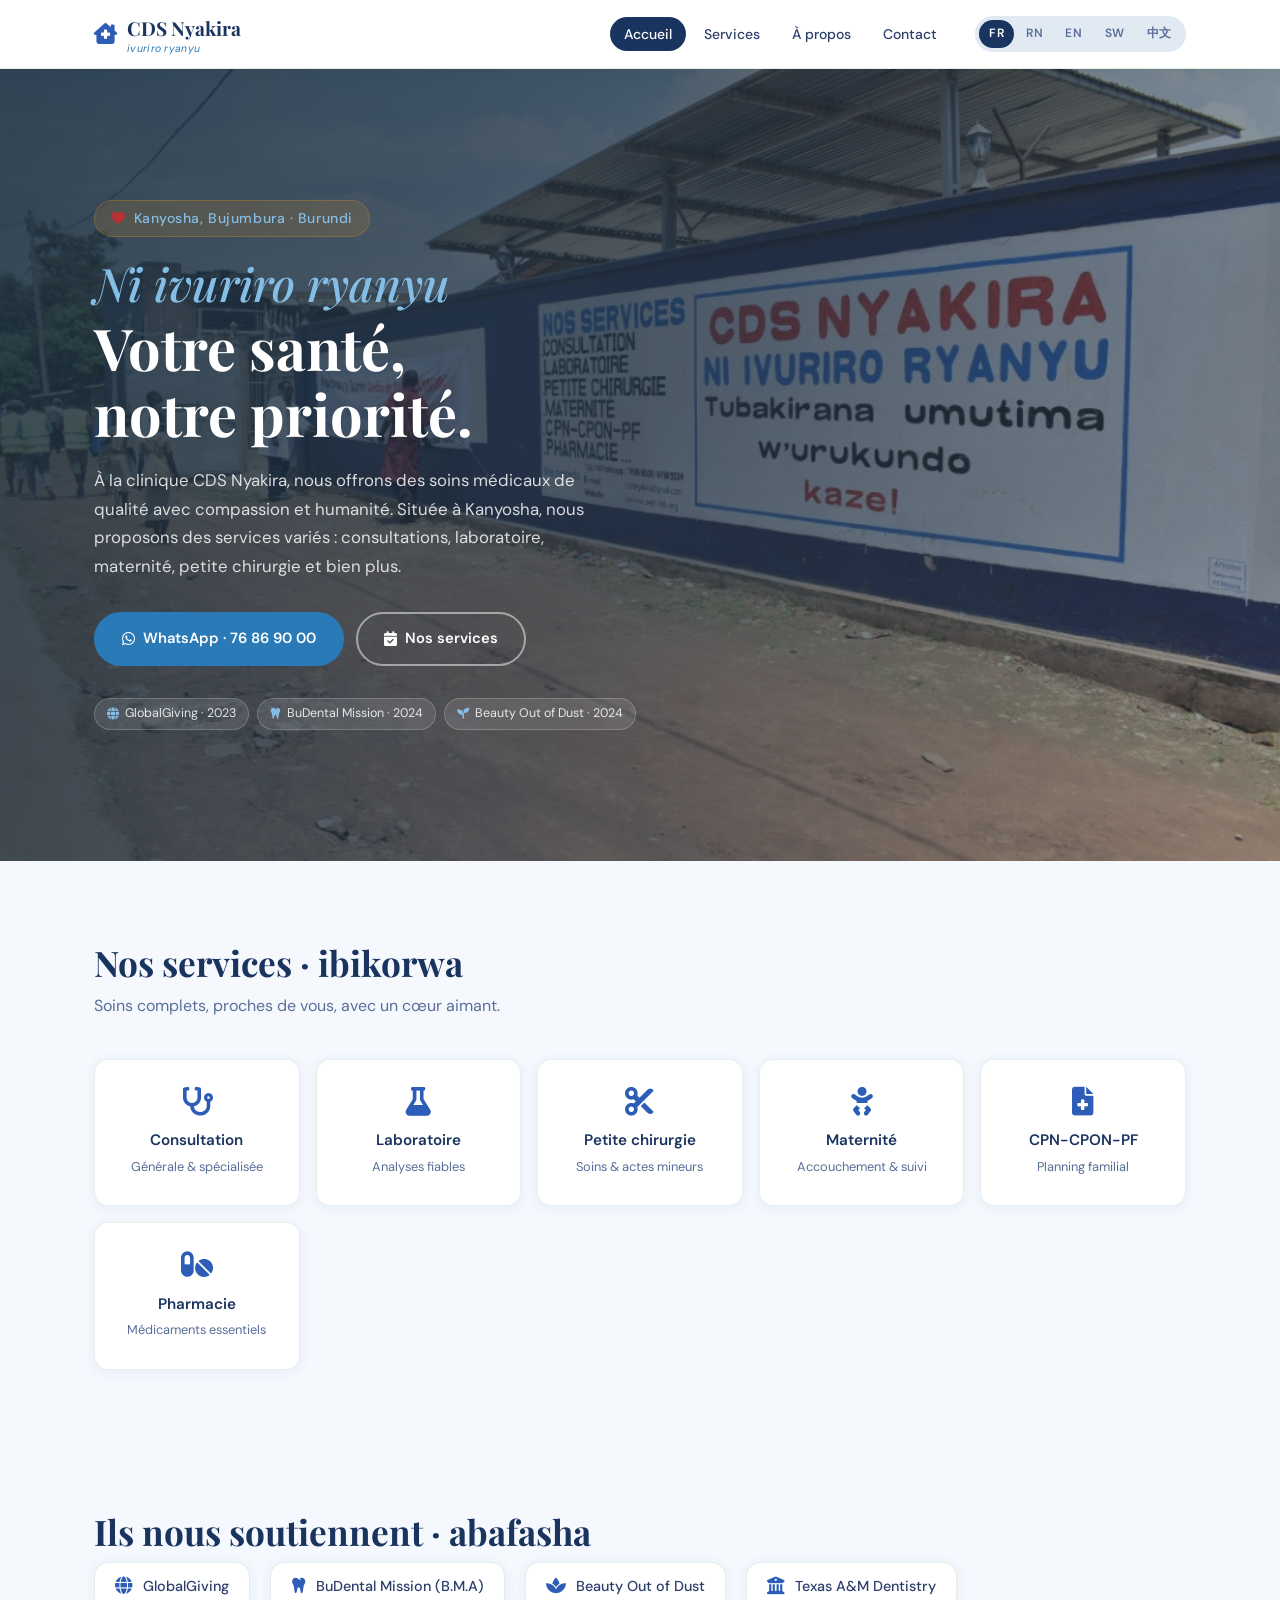
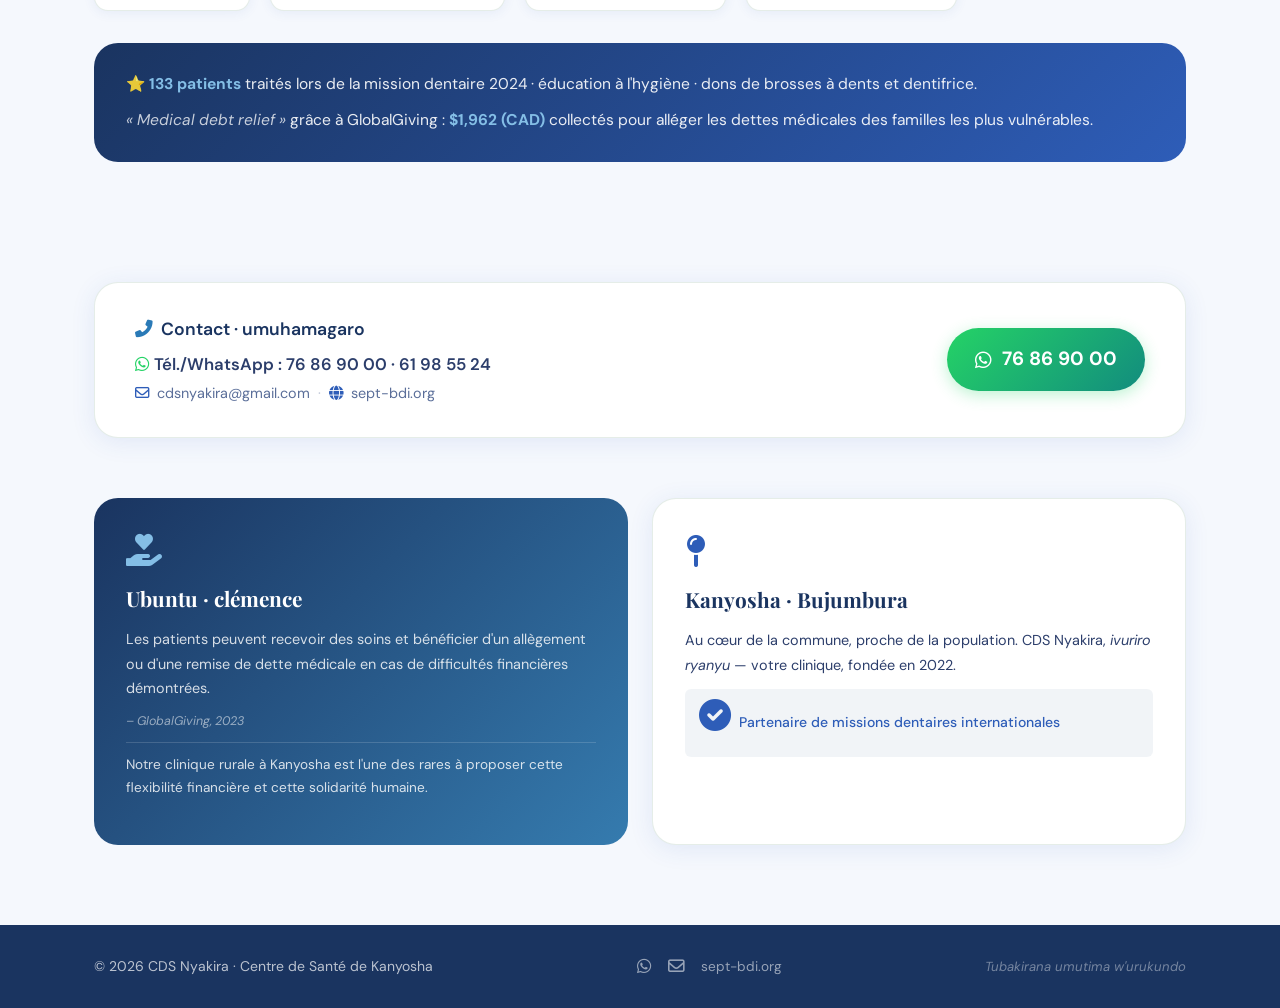
==== index.html @ dc771d0a "Initial commit" ====
<!DOCTYPE html>
<html lang="fr">
<head>
  <meta charset="UTF-8">
  <meta name="viewport" content="width=device-width, initial-scale=1.0">
  <title>CDS Nyakira · Centre de Santé à Kanyosha, Bujumbura</title>
  <meta name="description" content="CDS Nyakira est votre centre de santé à Kanyosha, Bujumbura. Consultations, laboratoire, maternité, pharmacie et plus — des soins humains et accessibles.">
  <link rel="preconnect" href="https://fonts.googleapis.com">
  <link rel="preconnect" href="https://fonts.gstatic.com" crossorigin>
  <link href="https://fonts.googleapis.com/css2?family=Playfair+Display:ital,wght@0,500;0,700;1,500&family=DM+Sans:wght@300;400;500;600&display=swap" rel="stylesheet">
  <link rel="stylesheet" href="https://cdnjs.cloudflare.com/ajax/libs/font-awesome/6.0.0-beta3/css/all.min.css">
  <link rel="stylesheet" href="css/styles.css">
</head>
<body>

  <!-- ===== HEADER ===== -->
  <header class="site-header">
    <div class="container header-inner">
      <div class="logo">
        <i class="fas fa-clinic-medical"></i>
        <span>CDS Nyakira <small>ivuriro ryanyu</small></span>
      </div>
      <nav class="nav-links">
        <a href="index.html" class="active">Accueil</a>
        <a href="services.html">Services</a>
        <a href="about.html">À propos</a>
        <a href="contact.html">Contact</a>
      </nav>
      <div class="lang-selector" id="langSelector">
        <span class="lang-item active" data-lang="fr">FR</span>
        <span class="lang-item" data-lang="rn">RN</span>
        <span class="lang-item" data-lang="en">EN</span>
        <span class="lang-item" data-lang="sw">SW</span>
        <span class="lang-item" data-lang="zh">中文</span>
      </div>
    </div>
  </header>

  <main>

    <!-- ===== HERO ===== -->
    <section class="hero" style="background-image: url('assets/banderole.jpeg');">
      <div class="hero-overlay"></div>
      <div class="container hero-grid">
        <div class="hero-content">
          <div class="hero-subhead">
            <i class="fas fa-heart"></i>
            <span data-i18n="hero.location">Kanyosha, Bujumbura · Burundi</span>
          </div>
          <h1 class="hero-title">
            <span class="hero-kirundi" data-i18n="hero.kirundi">Ni ivuriro ryanyu</span>
            <span data-i18n="hero.title">Votre santé,<br>notre priorité.</span>
          </h1>
          <p class="hero-text" data-i18n="hero.text">
            À la clinique CDS Nyakira, nous offrons des soins médicaux de qualité avec compassion et humanité. Située à Kanyosha, nous proposons des services variés : consultations, laboratoire, maternité, petite chirurgie et bien plus.
          </p>
          <div class="btn-group">
            <a href="https://wa.me/25776869000" class="btn btn-primary" target="_blank" rel="noopener">
              <i class="fab fa-whatsapp"></i>
              <span data-i18n="hero.cta.whatsapp">WhatsApp · 76 86 90 00</span>
            </a>
            <a href="services.html" class="btn btn-outline">
              <i class="fas fa-calendar-check"></i>
              <span data-i18n="hero.cta.services">Nos services</span>
            </a>
          </div>
          <div class="badge-group">
            <span class="badge-impact"><i class="fas fa-globe"></i> GlobalGiving · 2023</span>
            <span class="badge-impact"><i class="fas fa-tooth"></i> BuDental Mission · 2024</span>
            <span class="badge-impact"><i class="fas fa-seedling"></i> Beauty Out of Dust · 2024</span>
          </div>
        </div>
      </div>
    </section>

    <!-- ===== SERVICES ===== -->
    <section class="container services-section">
      <h2 class="section-title" data-i18n="services.title">Nos services · ibikorwa</h2>
      <p class="section-sub" data-i18n="services.sub">Soins complets, proches de vous, avec un cœur aimant.</p>
      <div class="card-grid">
        <div class="service-card">
          <i class="fas fa-stethoscope"></i>
          <h3 data-i18n="service.consult">Consultation</h3>
          <p data-i18n="service.consult.sub">Générale &amp; spécialisée</p>
        </div>
        <div class="service-card">
          <i class="fas fa-flask"></i>
          <h3 data-i18n="service.labo">Laboratoire</h3>
          <p data-i18n="service.labo.sub">Analyses fiables</p>
        </div>
        <div class="service-card">
          <i class="fas fa-cut"></i>
          <h3 data-i18n="service.chir">Petite chirurgie</h3>
          <p data-i18n="service.chir.sub">Soins &amp; actes mineurs</p>
        </div>
        <div class="service-card">
          <i class="fas fa-baby"></i>
          <h3 data-i18n="service.matern">Maternité</h3>
          <p data-i18n="service.matern.sub">Accouchement &amp; suivi</p>
        </div>
        <div class="service-card">
          <i class="fas fa-file-medical"></i>
          <h3 data-i18n="service.cpn">CPN-CPON-PF</h3>
          <p data-i18n="service.cpn.sub">Planning familial</p>
        </div>
        <div class="service-card">
          <i class="fas fa-pills"></i>
          <h3 data-i18n="service.pharma">Pharmacie</h3>
          <p data-i18n="service.pharma.sub">Médicaments essentiels</p>
        </div>
      </div>
    </section>

    <!-- ===== PARTNERS ===== -->
    <section class="container partners-section">
      <h2 class="section-title" data-i18n="partners.title">Ils nous soutiennent · abafasha</h2>
      <div class="partner-logos">
        <div class="partner-item">
          <i class="fas fa-globe"></i>
          <span>GlobalGiving</span>
        </div>
        <div class="partner-item">
          <i class="fas fa-tooth"></i>
          <span>BuDental Mission (B.M.A)</span>
        </div>
        <div class="partner-item">
          <i class="fas fa-spa"></i>
          <span>Beauty Out of Dust</span>
        </div>
        <div class="partner-item">
          <i class="fas fa-university"></i>
          <span>Texas A&amp;M Dentistry</span>
        </div>
      </div>
      <div class="impact-statement">
        <p>⭐ <strong>133 patients</strong> traités lors de la mission dentaire 2024 · éducation à l'hygiène · dons de brosses à dents et dentifrice.</p>
        <p><em>« Medical debt relief »</em> grâce à GlobalGiving : <strong>$1,962 (CAD)</strong> collectés pour alléger les dettes médicales des familles les plus vulnérables.</p>
      </div>
    </section>

    <!-- ===== CONTACT BAND ===== -->
    <section class="container">
      <div class="contact-band">
        <div class="contact-info">
          <h3><i class="fas fa-phone-alt"></i> Contact · umuhamagaro</h3>
          <p class="contact-phone"><i class="fab fa-whatsapp"></i> Tél./WhatsApp : 76 86 90 00 · 61 98 55 24</p>
          <p class="contact-email">
            <i class="far fa-envelope"></i> cdsnyakira@gmail.com
            <span class="separator">·</span>
            <i class="fas fa-globe"></i> sept-bdi.org
          </p>
        </div>
        <div class="contact-highlight">
          <i class="fab fa-whatsapp"></i> 76 86 90 00
        </div>
      </div>
    </section>

    <!-- ===== ABOUT CARDS ===== -->
    <section class="container about-section">
      <div class="about-grid">
        <div class="about-card compassion">
          <i class="fas fa-hand-holding-heart"></i>
          <h3>Ubuntu · clémence</h3>
          <p>Les patients peuvent recevoir des soins et bénéficier d'un allègement ou d'une remise de dette médicale en cas de difficultés financières démontrées.</p>
          <p class="source">– GlobalGiving, 2023</p>
          <p class="description">Notre clinique rurale à Kanyosha est l'une des rares à proposer cette flexibilité financière et cette solidarité humaine.</p>
        </div>
        <div class="about-card location">
          <i class="fas fa-map-pin"></i>
          <h3>Kanyosha · Bujumbura</h3>
          <p>Au cœur de la commune, proche de la population. CDS Nyakira, <em>ivuriro ryanyu</em> — votre clinique, fondée en 2022.</p>
          <p class="partners-note">
            <i class="fas fa-check-circle"></i> Partenaire de missions dentaires internationales
          </p>
        </div>
      </div>
    </section>

  </main>

  <!-- ===== FOOTER ===== -->
  <footer class="footer">
    <div class="container footer-content">
      <div>© 2026 CDS Nyakira · Centre de Santé de Kanyosha</div>
      <div class="footer-links">
        <a href="https://wa.me/25776869000" target="_blank" rel="noopener"><i class="fab fa-whatsapp"></i></a>
        <a href="mailto:cdsnyakira@gmail.com"><i class="far fa-envelope"></i></a>
        <a href="https://sept-bdi.org" target="_blank" rel="noopener">sept-bdi.org</a>
      </div>
      <div class="footer-motto">Tubakirana umutima w'urukundo</div>
    </div>
  </footer>

  <script src="js/script.js"></script>
</body>
</html>
---- css/styles.css ----
/* ============================================================
   CDS Nyakira — styles.css
   Design: Warm-earthy humanitarian, rooted in African soil
   Palette: deep forest green + warm ochre + soft cream
   ============================================================ */

@import url('https://fonts.googleapis.com/css2?family=Playfair+Display:ital,wght@0,500;0,700;1,500&family=DM+Sans:wght@300;400;500;600&display=swap');

/* ── CSS Variables ─────────────────────────────────────────── */
:root {
  --green-deep:   #1a3460;
  --green-mid:    #2e5db8;
  --green-light:  #4a7fd4;
  --ochre:        #2a7ab7;
  --ochre-light:  #84bee6;
  --cream:        #f5f8fd;
  --cream-dark:   #e1e9f3;
  --text-dark:    #0f1e3d;
  --text-mid:     #2c3e6b;
  --text-light:   #5a6e99;
  --white:        #ffffff;
  --shadow-soft:  0 4px 24px rgba(46,93,184,0.10);
  --shadow-card:  0 2px 12px rgba(46,93,184,0.08);
  --radius-sm:    6px;
  --radius-md:    14px;
  --radius-lg:    24px;
  --radius-pill:  100px;
  --transition:   0.25s ease;
  --font-display: 'Playfair Display', Georgia, serif;
  --font-body:    'DM Sans', system-ui, sans-serif;
}

/* ── Reset & Base ──────────────────────────────────────────── */
*, *::before, *::after { box-sizing: border-box; margin: 0; padding: 0; }
html { scroll-behavior: smooth; font-size: 16px; }
body {
  font-family: var(--font-body);
  background: var(--cream);
  color: var(--text-dark);
  line-height: 1.6;
  -webkit-font-smoothing: antialiased;
}
img { display: block; max-width: 100%; }
a { color: inherit; text-decoration: none; }
ul { list-style: none; }

/* ── Container ─────────────────────────────────────────────── */
.container {
  width: 100%;
  max-width: 1140px;
  margin-inline: auto;
  padding-inline: 24px;
}

/* ── Header ────────────────────────────────────────────────── */
.site-header {
  position: sticky;
  top: 0;
  z-index: 100;
  background: var(--white);
  border-bottom: 1px solid rgba(46,107,69,0.12);
  box-shadow: 0 2px 16px rgba(26,61,43,0.06);
  transition: box-shadow var(--transition);
}
.header-inner {
  display: flex;
  align-items: center;
  gap: 24px;
  height: 68px;
}
.logo {
  display: flex;
  align-items: center;
  gap: 10px;
  font-family: var(--font-display);
  font-size: 1.2rem;
  font-weight: 700;
  color: var(--green-deep);
  white-space: nowrap;
  flex-shrink: 0;
}
.logo i {
  color: var(--green-mid);
  font-size: 1.3rem;
}
.logo small {
  display: block;
  font-family: var(--font-body);
  font-size: 0.65rem;
  font-weight: 400;
  color: var(--ochre);
  font-style: italic;
  letter-spacing: 0.03em;
  line-height: 1;
}

.nav-links {
  display: flex;
  gap: 4px;
  margin-left: auto;
}
.nav-links a {
  padding: 6px 14px;
  border-radius: var(--radius-pill);
  font-size: 0.875rem;
  font-weight: 500;
  color: var(--text-mid);
  transition: all var(--transition);
}
.nav-links a:hover,
.nav-links a.active {
  background: var(--green-deep);
  color: var(--white);
}

.lang-selector {
  display: flex;
  gap: 2px;
  background: var(--cream-dark);
  padding: 4px;
  border-radius: var(--radius-pill);
  flex-shrink: 0;
}
.lang-item {
  padding: 4px 10px;
  border-radius: var(--radius-pill);
  font-size: 0.75rem;
  font-weight: 600;
  color: var(--text-light);
  cursor: pointer;
  transition: all var(--transition);
  letter-spacing: 0.05em;
}
.lang-item:hover { color: var(--green-mid); }
.lang-item.active {
  background: var(--green-deep);
  color: var(--white);
}

/* ── Hero Section ──────────────────────────────────────────── */
.hero {
  position: relative;
  min-height: 88vh;
  display: flex;
  align-items: center;
  background-size: cover;
  background-position: center;
  background-color: var(--green-deep);
}
.hero-overlay {
  position: absolute;
  inset: 0;
  background: linear-gradient(110deg,
    rgba(26, 46, 61, 0.88) 0%,
    rgba(26, 44, 61, 0.72) 50%,
    rgba(26, 49, 61, 0.4) 100%);
}
.hero-grid { position: relative; z-index: 1; }
.hero-content { max-width: 640px; }

.hero-subhead {
  display: inline-flex;
  align-items: center;
  gap: 8px;
  background: rgba(201,134,42,0.18);
  border: 1px solid rgba(201,134,42,0.35);
  color: var(--ochre-light);
  font-size: 0.875rem;
  font-weight: 500;
  padding: 6px 16px;
  border-radius: var(--radius-pill);
  margin-bottom: 20px;
  letter-spacing: 0.04em;
}
.hero-subhead i { color: #d7272ac3; }

.hero-title {
  font-family: var(--font-display);
  font-size: clamp(2.2rem, 5vw, 3.6rem);
  line-height: 1.15;
  color: var(--white);
  margin-bottom: 20px;
  font-weight: 700;
}
.hero-kirundi {
  display: block;
  font-size: 0.8em;
  font-style: italic;
  color: var(--ochre-light);
  font-weight: 500;
  margin-bottom: 4px;
}

.hero-text {
  color: rgba(255,255,255,0.82);
  font-size: 1.05rem;
  line-height: 1.7;
  margin-bottom: 32px;
  max-width: 520px;
}

.btn-group {
  display: flex;
  flex-wrap: wrap;
  gap: 12px;
  margin-bottom: 32px;
}
.btn {
  display: inline-flex;
  align-items: center;
  gap: 8px;
  padding: 13px 26px;
  border-radius: var(--radius-pill);
  font-size: 0.925rem;
  font-weight: 600;
  cursor: pointer;
  transition: all var(--transition);
  border: 2px solid transparent;
}
.btn-primary {
  background: var(--ochre);
  color: var(--white);
  border-color: var(--ochre);
}
.btn-primary:hover {
  background: var(--ochre-light);
  border-color: var(--ochre-light);
  transform: translateY(-2px);
  box-shadow: 0 6px 20px rgba(201,134,42,0.35);
}
.btn-outline {
  background: transparent;
  color: var(--white);
  border-color: rgba(255,255,255,0.5);
}
.btn-outline:hover {
  background: rgba(255,255,255,0.12);
  border-color: var(--white);
}
.btn-green {
  background: var(--green-mid);
  color: var(--white);
  border-color: var(--green-mid);
}
.btn-green:hover {
  background: var(--green-deep);
  transform: translateY(-2px);
}

.badge-group {
  display: flex;
  flex-wrap: wrap;
  gap: 8px;
}
.badge-impact {
  display: inline-flex;
  align-items: center;
  gap: 6px;
  background: rgba(255,255,255,0.10);
  border: 1px solid rgba(255,255,255,0.20);
  color: rgba(255,255,255,0.85);
  font-size: 0.78rem;
  padding: 5px 12px;
  border-radius: var(--radius-pill);
}
.badge-impact i { color: var(--ochre-light); }

/* ── Section Titles ────────────────────────────────────────── */
.section-title {
  font-family: var(--font-display);
  font-size: clamp(1.6rem, 3vw, 2.2rem);
  color: var(--green-deep);
  margin-bottom: 8px;
  line-height: 1.25;
}
.section-sub {
  color: var(--text-light);
  font-size: 1rem;
  margin-bottom: 40px;
}
.section-tagline {
  display: inline-flex;
  align-items: center;
  gap: 8px;
  color: var(--ochre);
  font-size: 0.85rem;
  font-weight: 600;
  letter-spacing: 0.08em;
  text-transform: uppercase;
  margin-bottom: 12px;
}

/* ── Services Grid ─────────────────────────────────────────── */
.services-section {
  padding-block: 80px;
}
.card-grid {
  display: grid;
  grid-template-columns: repeat(auto-fill, minmax(170px, 1fr));
  gap: 16px;
}
.service-card {
  background: var(--white);
  border: 1px solid rgba(46,107,69,0.10);
  border-radius: var(--radius-md);
  padding: 28px 20px;
  text-align: center;
  cursor: pointer;
  transition: all var(--transition);
  box-shadow: var(--shadow-card);
}
.service-card:hover {
  transform: translateY(-5px);
  box-shadow: var(--shadow-soft);
  border-color: var(--green-light);
}
.service-card i {
  font-size: 1.8rem;
  color: var(--green-mid);
  margin-bottom: 12px;
  display: block;
}
.service-card h3 {
  font-size: 0.95rem;
  font-weight: 600;
  color: var(--green-deep);
  margin-bottom: 4px;
}
.service-card p {
  font-size: 0.8rem;
  color: var(--text-light);
}

/* ── Partners / Impact ─────────────────────────────────────── */
.partners-section {
  padding-block: 60px;
}
.partner-logos {
  display: flex;
  flex-wrap: wrap;
  gap: 20px;
  margin-bottom: 32px;
}
.partner-item {
  display: flex;
  align-items: center;
  gap: 10px;
  background: var(--white);
  border: 1px solid rgba(46,107,69,0.12);
  padding: 12px 20px;
  border-radius: var(--radius-md);
  font-size: 0.9rem;
  font-weight: 500;
  color: var(--text-mid);
  cursor: pointer;
  transition: all var(--transition);
  box-shadow: var(--shadow-card);
}
.partner-item i {
  color: var(--green-mid);
  font-size: 1.1rem;
}
.partner-item:hover {
  border-color: var(--green-mid);
  transform: translateY(-2px);
}
.impact-statement {
  background: linear-gradient(135deg, var(--green-deep) 0%, var(--green-mid) 100%);
  border-radius: var(--radius-lg);
  padding: 28px 32px;
  color: rgba(255,255,255,0.9);
  font-size: 0.975rem;
  line-height: 1.7;
}
.impact-statement p + p { margin-top: 10px; }
.impact-statement strong { color: var(--ochre-light); }
.impact-statement em { font-style: italic; color: rgba(255,255,255,0.75); }
.star { font-size: 1.1em; }

/* ── Contact Band ──────────────────────────────────────────── */
.contact-band {
  background: var(--white);
  border: 1px solid rgba(46,107,69,0.12);
  border-radius: var(--radius-lg);
  padding: 32px 40px;
  display: flex;
  align-items: center;
  justify-content: space-between;
  gap: 24px;
  margin-block: 60px;
  box-shadow: var(--shadow-soft);
}
.contact-info h3 {
  font-size: 1.1rem;
  font-weight: 600;
  color: var(--green-deep);
  margin-bottom: 8px;
  display: flex;
  align-items: center;
  gap: 8px;
}
.contact-info h3 i { color: var(--ochre); }
.contact-phone {
  font-size: 1.05rem;
  font-weight: 600;
  color: var(--text-mid);
  margin-bottom: 4px;
}
.contact-phone .fab { color: #25d366; }
.contact-email {
  font-size: 0.9rem;
  color: var(--text-light);
  display: flex;
  align-items: center;
  gap: 8px;
  flex-wrap: wrap;
}
.contact-email i { color: var(--green-mid); }
.separator { color: var(--text-light); opacity: 0.4; }
.contact-highlight {
  background: linear-gradient(135deg, #25d366, #128c7e);
  color: var(--white);
  padding: 16px 28px;
  border-radius: var(--radius-pill);
  font-size: 1.2rem;
  font-weight: 700;
  display: flex;
  align-items: center;
  gap: 10px;
  white-space: nowrap;
  flex-shrink: 0;
  box-shadow: 0 4px 16px rgba(37,211,102,0.30);
}

/* ── About Grid (home) ─────────────────────────────────────── */
.about-section { padding-bottom: 80px; }
.about-grid {
  display: grid;
  grid-template-columns: 1fr 1fr;
  gap: 24px;
}
.about-card {
  border-radius: var(--radius-lg);
  padding: 36px 32px;
}
.about-card.compassion {
  background: linear-gradient(135deg, var(--green-deep) 0%, #055c9bcc 100%);
  color: var(--white);
}
.about-card.location {
  background: var(--white);
  border: 1px solid rgba(46,107,69,0.12);
  box-shadow: var(--shadow-soft);
  color: var(--text-dark);
}
.about-card i {
  font-size: 2rem;
  margin-bottom: 16px;
  display: block;
}
.about-card.compassion i { color: var(--ochre-light); }
.about-card.location i { color: var(--green-mid); }
.about-card h3 {
  font-family: var(--font-display);
  font-size: 1.3rem;
  margin-bottom: 12px;
}
.about-card.compassion h3 { color: var(--white); }
.about-card.location h3 { color: var(--green-deep); }
.about-card p {
  font-size: 0.9rem;
  line-height: 1.7;
  margin-bottom: 10px;
}
.about-card.compassion p { color: rgba(255,255,255,0.82); }
.about-card.location p { color: var(--text-mid); }
.about-card .source {
  font-size: 0.78rem;
  font-style: italic;
  opacity: 0.65;
}
.about-card .description {
  padding-top: 10px;
  border-top: 1px solid rgba(255,255,255,0.15);
  font-size: 0.85rem !important;
}
.partners-note {
  display: flex;
  align-items: center;
  gap: 8px;
  font-size: 0.875rem !important;
  font-weight: 500;
  color: var(--green-mid) !important;
  background: rgba(74, 113, 150, 0.08);
  padding: 10px 14px;
  border-radius: var(--radius-sm);
  margin-top: 12px;
}
.partners-note i { color: var(--green-mid); }

/* ── Page Header (inner pages) ─────────────────────────────── */
.page-header {
  position: relative;
  padding-block: 80px;
  background-size: cover;
  background-position: center;
  background-color: var(--green-mid);
}
.page-header-overlay {
  position: absolute;
  inset: 0;
  background: linear-gradient(to bottom, rgba(26, 43, 61, 0.78), rgba(0, 46, 77, 0.92));
}
.page-header-content {
  position: relative;
  z-index: 1;
}
.page-title {
  font-family: var(--font-display);
  font-size: clamp(2rem, 4vw, 3rem);
  color: var(--white);
  margin-bottom: 12px;
}
.page-subtitle {
  color: rgba(255,255,255,0.72);
  font-size: 1rem;
  font-style: italic;
}

/* ── About Page ────────────────────────────────────────────── */
.about-mission { padding-block: 80px; }
.mission-grid {
  display: grid;
  grid-template-columns: 1fr 1fr;
  gap: 60px;
  align-items: start;
}
.mission-text h2 {
  font-family: var(--font-display);
  font-size: clamp(1.5rem, 2.5vw, 2rem);
  color: var(--green-deep);
  margin-bottom: 20px;
  line-height: 1.3;
}
.mission-paragraph {
  color: var(--text-mid);
  font-size: 0.975rem;
  line-height: 1.8;
  margin-bottom: 16px;
}
.mission-quote {
  display: flex;
  gap: 14px;
  align-items: flex-start;
  background: var(--cream-dark);
  border-left: 4px solid var(--ochre);
  padding: 16px 20px;
  border-radius: 0 var(--radius-sm) var(--radius-sm) 0;
  margin-top: 24px;
}
.mission-quote i { color: var(--ochre); font-size: 1.2rem; flex-shrink: 0; margin-top: 2px; }
.mission-quote p { font-style: italic; color: var(--text-mid); font-size: 0.95rem; }
.mission-stats {
  display: grid;
  grid-template-columns: 1fr 1fr;
  gap: 16px;
}
.stat-card {
  background: var(--white);
  border: 1px solid rgba(46,107,69,0.10);
  border-radius: var(--radius-md);
  padding: 28px 20px;
  text-align: center;
  box-shadow: var(--shadow-card);
}
.stat-number {
  font-family: var(--font-display);
  font-size: 2.2rem;
  font-weight: 700;
  color: var(--green-deep);
  line-height: 1;
  margin-bottom: 8px;
}
.stat-label {
  font-size: 0.8rem;
  color: var(--text-light);
  line-height: 1.3;
}

/* ── Approach Section ──────────────────────────────────────── */
.approach-section {
  background: var(--cream-dark);
  padding-block: 60px;
}
.approach-card {
  display: grid;
  grid-template-columns: 80px 1fr;
  gap: 32px;
  background: var(--white);
  border-radius: var(--radius-lg);
  padding: 40px;
  box-shadow: var(--shadow-soft);
}
.approach-icon {
  width: 72px;
  height: 72px;
  background: linear-gradient(135deg, var(--green-mid), var(--green-deep));
  border-radius: var(--radius-md);
  display: flex;
  align-items: center;
  justify-content: center;
  flex-shrink: 0;
}
.approach-icon i { font-size: 1.8rem; color: var(--white); }
.approach-content h2 {
  font-family: var(--font-display);
  font-size: 1.6rem;
  color: var(--green-deep);
  margin-bottom: 14px;
}
.approach-content p {
  color: var(--text-mid);
  font-size: 0.975rem;
  line-height: 1.8;
  margin-bottom: 12px;
}
.approach-stats {
  display: flex;
  gap: 32px;
  flex-wrap: wrap;
  margin-top: 20px;
  padding-top: 20px;
  border-top: 1px solid rgba(46,107,69,0.10);
}
.approach-stat-item {
  display: flex;
  flex-direction: column;
  gap: 4px;
}
.stat-highlight {
  font-family: var(--font-display);
  font-size: 1.6rem;
  font-weight: 700;
  color: var(--ochre);
}
.stat-desc { font-size: 0.8rem; color: var(--text-light); }

/* ── Partnerships Section ──────────────────────────────────── */
.partnerships-section { padding-block: 80px; }
.partnership-card {
  background: var(--white);
  border: 1px solid rgba(46,107,69,0.10);
  border-radius: var(--radius-lg);
  overflow: hidden;
  margin-bottom: 24px;
  box-shadow: var(--shadow-card);
  transition: box-shadow var(--transition);
}
.partnership-card:hover { box-shadow: var(--shadow-soft); }
.partnership-header {
  display: flex;
  align-items: center;
  gap: 14px;
  background: var(--green-deep);
  padding: 18px 28px;
  color: var(--white);
}
.partnership-header i { font-size: 1.3rem; color: var(--ochre-light); }
.partnership-header h3 { font-size: 1rem; font-weight: 600; }
.partnership-body { padding: 28px; }
.partnership-title {
  font-style: italic;
  font-weight: 600;
  color: var(--green-mid);
  margin-bottom: 10px !important;
}
.partnership-body p {
  color: var(--text-mid);
  font-size: 0.95rem;
  line-height: 1.75;
  margin-bottom: 10px;
}
.impact-list {
  margin: 12px 0 16px;
  display: flex;
  flex-direction: column;
  gap: 8px;
}
.impact-list li {
  display: flex;
  align-items: center;
  gap: 10px;
  font-size: 0.9rem;
  color: var(--text-mid);
}
.impact-list i { color: var(--green-mid); flex-shrink: 0; }
.instagram-quote {
  background: var(--cream-dark);
  border-left: 3px solid var(--ochre);
  padding: 14px 18px;
  border-radius: 0 var(--radius-sm) var(--radius-sm) 0;
  font-style: italic;
  color: var(--text-mid);
  font-size: 0.9rem;
  margin: 12px 0;
}
.instagram-quote footer {
  font-size: 0.8rem;
  color: var(--text-light);
  margin-top: 6px;
  font-style: normal;
}
.partnership-links {
  display: flex;
  flex-wrap: wrap;
  gap: 10px;
  margin-top: 16px;
}
.btn-link {
  display: inline-flex;
  align-items: center;
  gap: 6px;
  padding: 8px 16px;
  border-radius: var(--radius-pill);
  font-size: 0.82rem;
  font-weight: 500;
  background: var(--cream-dark);
  color: var(--green-mid);
  border: 1px solid rgba(46,107,69,0.18);
  transition: all var(--transition);
}
.btn-link:hover {
  background: var(--green-deep);
  color: var(--white);
  border-color: var(--green-deep);
}

/* ── Values Section ────────────────────────────────────────── */
.values-section {
  background: linear-gradient(to bottom, var(--green-deep) 0%, #164c71 100%);
  padding-block: 80px;
}
.values-section .section-title { color: var(--white); }
.values-grid {
  display: grid;
  grid-template-columns: repeat(auto-fill, minmax(220px, 1fr));
  gap: 20px;
  margin-top: 40px;
}
.value-card {
  background: rgba(255,255,255,0.07);
  border: 1px solid rgba(255,255,255,0.12);
  border-radius: var(--radius-lg);
  padding: 32px 24px;
  transition: all var(--transition);
}
.value-card:hover {
  background: rgba(255,255,255,0.12);
  transform: translateY(-4px);
}
.value-card i {
  font-size: 1.8rem;
  color: var(--ochre-light);
  margin-bottom: 14px;
  display: block;
}
.value-card h3 {
  font-size: 1rem;
  font-weight: 600;
  color: var(--white);
  margin-bottom: 8px;
}
.value-card p {
  font-size: 0.875rem;
  color: rgba(255,255,255,0.65);
  line-height: 1.65;
}

/* ── Services Detail (services.html) ───────────────────────── */
.services-intro {
  padding-block: 48px;
  background: var(--cream-dark);
}
.intro-text {
  max-width: 700px;
  margin: 0 auto;
  text-align: center;
  color: var(--text-mid);
  font-size: 1.05rem;
  line-height: 1.8;
  font-style: italic;
}
.services-detailed { padding-block: 60px; }
.service-detailed-card {
  display: grid;
  grid-template-columns: 88px 1fr;
  gap: 28px;
  align-items: start;
  background: var(--white);
  border: 1px solid rgba(46,107,69,0.10);
  border-radius: var(--radius-lg);
  padding: 32px 36px;
  margin-bottom: 20px;
  box-shadow: var(--shadow-card);
  transition: all var(--transition);
}
.service-detailed-card:hover {
  box-shadow: var(--shadow-soft);
  border-color: rgba(46,107,69,0.22);
  transform: translateX(4px);
}
.service-icon-large {
  width: 72px;
  height: 72px;
  background: linear-gradient(135deg, rgba(46, 79, 107, 0.12), rgba(74, 123, 150, 0.06));
  border: 1px solid rgba(46,107,69,0.18);
  border-radius: var(--radius-md);
  display: flex;
  align-items: center;
  justify-content: center;
  flex-shrink: 0;
}
.service-icon-large i { font-size: 1.8rem; color: var(--green-mid); }
.service-content h2 {
  font-family: var(--font-display);
  font-size: 1.35rem;
  color: var(--green-deep);
  margin-bottom: 10px;
}
.service-content p {
  color: var(--text-mid);
  font-size: 0.95rem;
  line-height: 1.8;
}

/* ── Contact Page ──────────────────────────────────────────── */
.contact-main { padding-block: 80px; }
.contact-grid {
  display: grid;
  grid-template-columns: 1fr 1.2fr;
  gap: 48px;
  align-items: start;
}
.contact-details-card {
  background: var(--green-deep);
  border-radius: var(--radius-lg);
  padding: 40px 36px;
  color: var(--white);
}
.contact-details-card h2 {
  font-family: var(--font-display);
  font-size: 1.5rem;
  margin-bottom: 8px;
}
.contact-details-card .subtitle {
  color: rgba(255,255,255,0.65);
  font-size: 0.9rem;
  margin-bottom: 32px;
  font-style: italic;
}
.contact-item {
  display: flex;
  align-items: flex-start;
  gap: 14px;
  margin-bottom: 22px;
}
.contact-item-icon {
  width: 40px;
  height: 40px;
  background: rgba(255,255,255,0.10);
  border-radius: var(--radius-sm);
  display: flex;
  align-items: center;
  justify-content: center;
  flex-shrink: 0;
}
.contact-item-icon i { font-size: 1rem; color: var(--ochre-light); }
.contact-item-text h4 {
  font-size: 0.85rem;
  font-weight: 600;
  color: rgba(255,255,255,0.65);
  text-transform: uppercase;
  letter-spacing: 0.06em;
  margin-bottom: 3px;
}
.contact-item-text p {
  font-size: 0.975rem;
  color: var(--white);
  font-weight: 500;
}
.contact-item-text a {
  color: var(--ochre-light);
  font-size: 0.9rem;
  transition: color var(--transition);
}
.contact-item-text a:hover { color: var(--white); }
.whatsapp-block {
  margin-top: 28px;
  padding-top: 28px;
  border-top: 1px solid rgba(255,255,255,0.12);
}
.whatsapp-btn {
  display: flex;
  align-items: center;
  gap: 12px;
  background: #25d366;
  color: var(--white);
  padding: 14px 22px;
  border-radius: var(--radius-pill);
  font-weight: 600;
  font-size: 1rem;
  margin-bottom: 10px;
  box-shadow: 0 4px 14px rgba(37,211,102,0.30);
  transition: all var(--transition);
}
.whatsapp-btn:hover {
  background: #20ba58;
  transform: translateY(-2px);
}
.whatsapp-btn i { font-size: 1.2rem; }
.whatsapp-note {
  font-size: 0.78rem;
  color: rgba(255,255,255,0.5);
  margin-top: 6px;
}
.contact-form-card {
  background: var(--white);
  border: 1px solid rgba(46,107,69,0.10);
  border-radius: var(--radius-lg);
  padding: 40px 36px;
  box-shadow: var(--shadow-soft);
}
.contact-form-card h2 {
  font-family: var(--font-display);
  font-size: 1.5rem;
  color: var(--green-deep);
  margin-bottom: 6px;
}
.contact-form-card .subtitle {
  color: var(--text-light);
  font-size: 0.9rem;
  margin-bottom: 28px;
}
.form-group { margin-bottom: 20px; }
.form-group label {
  display: block;
  font-size: 0.85rem;
  font-weight: 600;
  color: var(--text-mid);
  margin-bottom: 6px;
}
.form-group input,
.form-group select,
.form-group textarea {
  width: 100%;
  padding: 12px 16px;
  border: 1.5px solid rgba(46,107,69,0.18);
  border-radius: var(--radius-sm);
  font-family: var(--font-body);
  font-size: 0.925rem;
  color: var(--text-dark);
  background: var(--cream);
  transition: border-color var(--transition);
  outline: none;
}
.form-group input:focus,
.form-group select:focus,
.form-group textarea:focus {
  border-color: var(--green-mid);
  background: var(--white);
}
.form-group textarea { resize: vertical; min-height: 110px; }
.form-row {
  display: grid;
  grid-template-columns: 1fr 1fr;
  gap: 16px;
}
.form-submit {
  width: 100%;
  padding: 14px;
  background: var(--green-deep);
  color: var(--white);
  border: none;
  border-radius: var(--radius-pill);
  font-family: var(--font-body);
  font-size: 1rem;
  font-weight: 600;
  cursor: pointer;
  transition: all var(--transition);
  display: flex;
  align-items: center;
  justify-content: center;
  gap: 10px;
}
.form-submit:hover {
  background: var(--green-mid);
  transform: translateY(-2px);
  box-shadow: 0 6px 20px rgba(26,61,43,0.25);
}
.location-map {
  padding-block: 60px;
  background: var(--cream-dark);
}
.map-embed {
  border-radius: var(--radius-lg);
  overflow: hidden;
  height: 340px;
  background: var(--green-deep);
  display: flex;
  align-items: center;
  justify-content: center;
  color: rgba(255,255,255,0.5);
  font-style: italic;
  font-size: 0.9rem;
  border: 1px solid rgba(46,107,69,0.15);
}
.map-embed iframe {
  width: 100%;
  height: 100%;
  border: 0;
}

/* ── Footer ────────────────────────────────────────────────── */
.footer {
  background: var(--green-deep);
  padding-block: 28px;
  color: rgba(255,255,255,0.7);
  font-size: 0.875rem;
}
.footer-content {
  display: flex;
  align-items: center;
  justify-content: space-between;
  gap: 16px;
  flex-wrap: wrap;
}
.footer-links {
  display: flex;
  align-items: center;
  gap: 16px;
}
.footer-links a {
  color: rgba(255,255,255,0.55);
  font-size: 1.05rem;
  transition: color var(--transition);
}
.footer-links a[href*="sept"] { font-size: 0.85rem; }
.footer-links a:hover { color: var(--ochre-light); }
.footer-motto {
  font-style: italic;
  color: rgba(255,255,255,0.40);
  font-size: 0.82rem;
}

/* ── Notification Toast ────────────────────────────────────── */
.notification {
  position: fixed;
  bottom: 20px;
  right: 20px;
  padding: 12px 22px;
  border-radius: var(--radius-pill);
  font-size: 0.875rem;
  font-weight: 500;
  z-index: 9999;
  box-shadow: 0 4px 20px rgba(0,0,0,0.15);
  animation: toastIn 0.3s ease;
  transition: opacity 0.3s;
}
@keyframes toastIn {
  from { transform: translateY(20px); opacity: 0; }
  to { transform: translateY(0); opacity: 1; }
}

/* ── Responsive ─────────────────────────────────────────────── */
@media (max-width: 900px) {
  .mission-grid,
  .about-grid,
  .contact-grid { grid-template-columns: 1fr; }
  .approach-card { grid-template-columns: 1fr; }
  .service-detailed-card { grid-template-columns: 1fr; }
}
@media (max-width: 720px) {
  .nav-links { display: none; }
  .header-inner { justify-content: space-between; }
  .contact-band {
    flex-direction: column;
    text-align: center;
    padding: 24px 20px;
  }
  .hero { min-height: 70vh; }
  .form-row { grid-template-columns: 1fr; }
  .mission-stats { grid-template-columns: 1fr 1fr; }
  .footer-content {
    flex-direction: column;
    text-align: center;
    gap: 10px;
  }
}
@media (max-width: 480px) {
  .lang-selector { display: none; }
  .card-grid { grid-template-columns: 1fr 1fr; }
  .values-grid { grid-template-columns: 1fr; }
  .approach-stats { gap: 20px; }
}
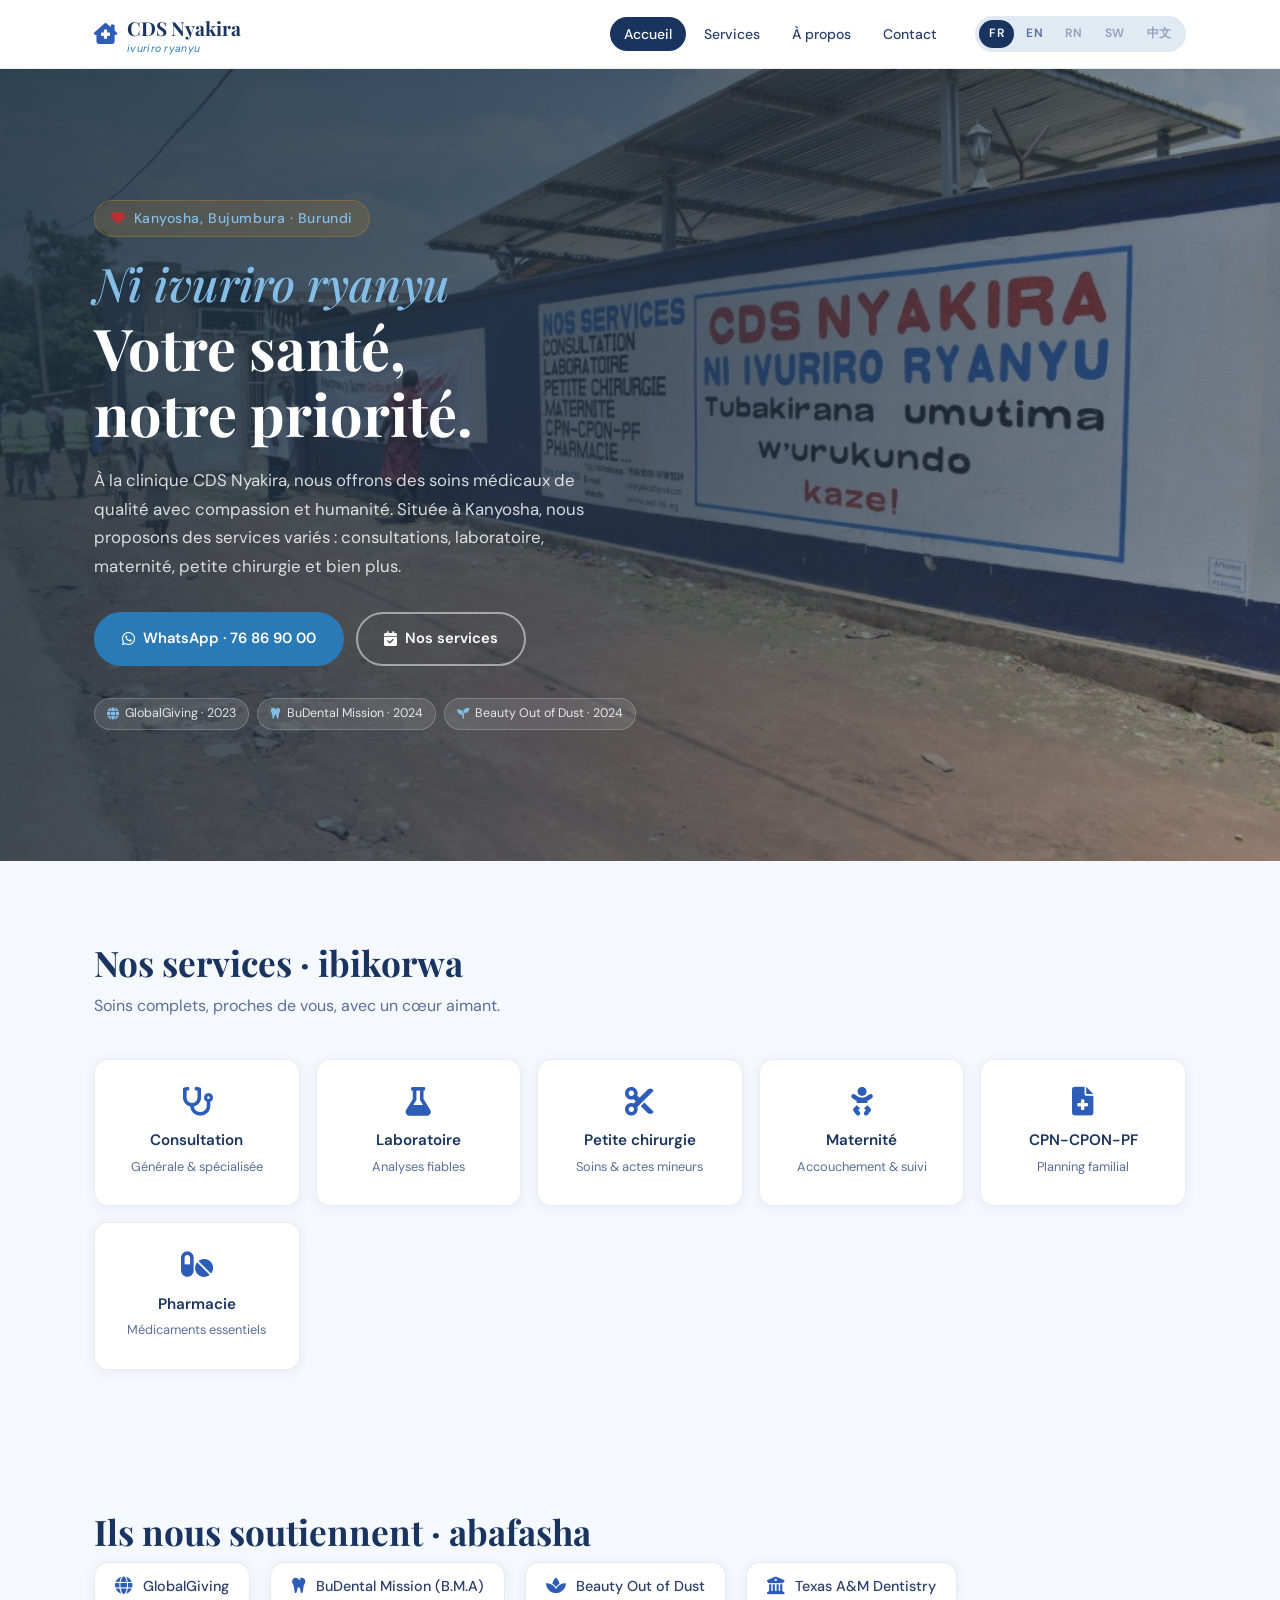
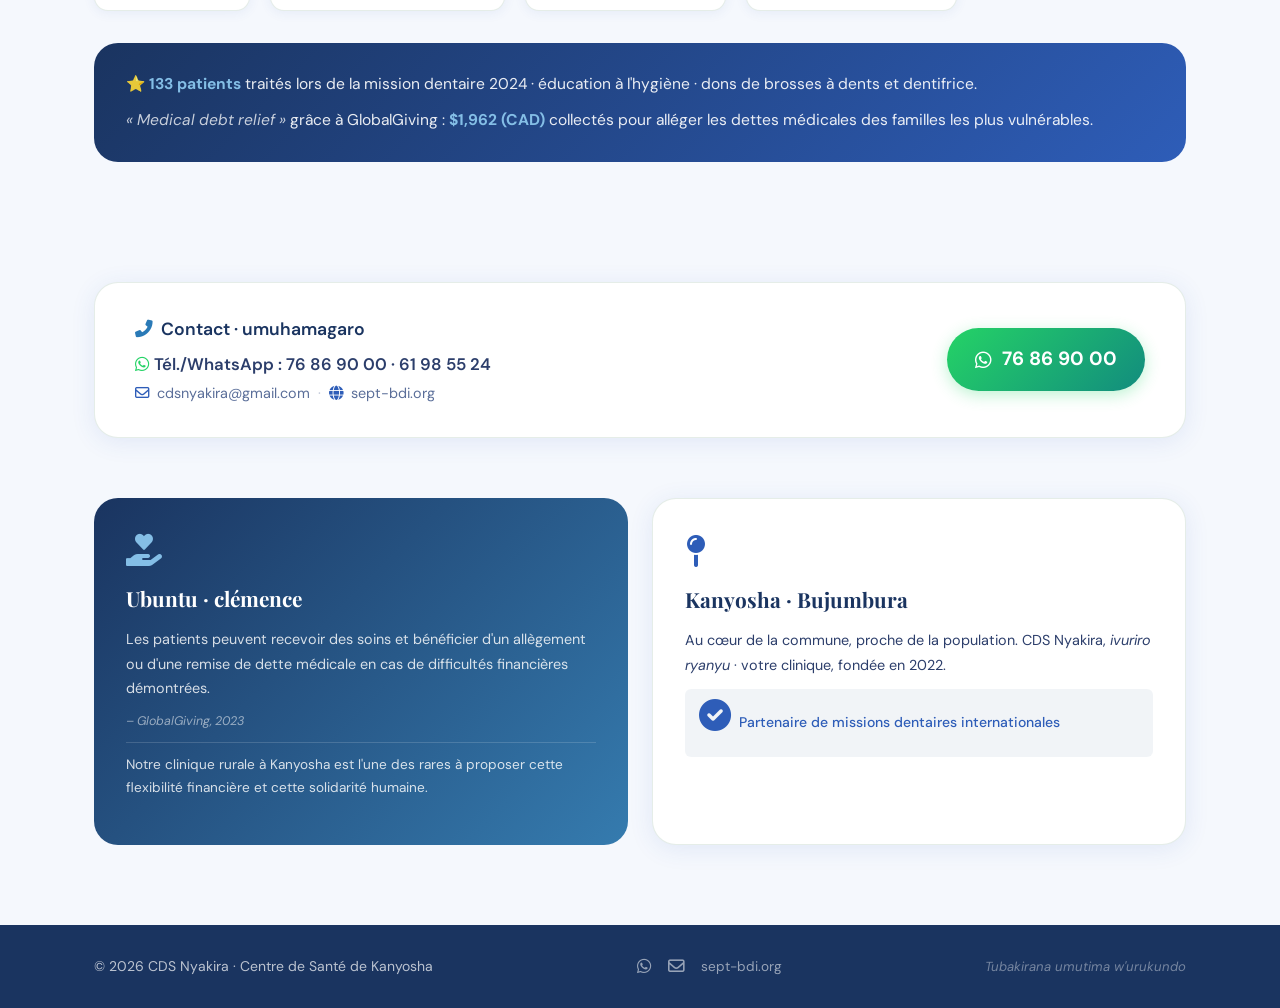
==== commit 137b2406: "feat: QA finale · i18n bilingue complet (FR/EN), nettoyage contenu, structure - Désactivation RN/SW/" ====
--- a/index.html
+++ b/index.html
@@ -4,7 +4,7 @@
   <meta charset="UTF-8">
   <meta name="viewport" content="width=device-width, initial-scale=1.0">
   <title>CDS Nyakira · Centre de Santé à Kanyosha, Bujumbura</title>
-  <meta name="description" content="CDS Nyakira est votre centre de santé à Kanyosha, Bujumbura. Consultations, laboratoire, maternité, pharmacie et plus — des soins humains et accessibles.">
+  <meta name="description" content="CDS Nyakira est votre centre de santé à Kanyosha, Bujumbura. Consultations, laboratoire, maternité, pharmacie et plus · des soins humains et accessibles.">
   <link rel="preconnect" href="https://fonts.googleapis.com">
   <link rel="preconnect" href="https://fonts.gstatic.com" crossorigin>
   <link href="https://fonts.googleapis.com/css2?family=Playfair+Display:ital,wght@0,500;0,700;1,500&family=DM+Sans:wght@300;400;500;600&display=swap" rel="stylesheet">
@@ -16,22 +16,26 @@
   <!-- ===== HEADER ===== -->
   <header class="site-header">
     <div class="container header-inner">
-      <div class="logo">
+      <a href="index.html" class="logo">
         <i class="fas fa-clinic-medical"></i>
         <span>CDS Nyakira <small>ivuriro ryanyu</small></span>
-      </div>
+      </a>
       <nav class="nav-links">
         <a href="index.html" class="active">Accueil</a>
         <a href="services.html">Services</a>
         <a href="about.html">À propos</a>
         <a href="contact.html">Contact</a>
       </nav>
+      <button class="menu-toggle" id="menuToggle" aria-label="Menu">
+        <span></span><span></span><span></span>
+      </button>
+      <!-- Sélecteur de langue (desktop) · bloc répété · clone mobile injecté dynamiquement par script.js -->
       <div class="lang-selector" id="langSelector">
         <span class="lang-item active" data-lang="fr">FR</span>
-        <span class="lang-item" data-lang="rn">RN</span>
         <span class="lang-item" data-lang="en">EN</span>
-        <span class="lang-item" data-lang="sw">SW</span>
-        <span class="lang-item" data-lang="zh">中文</span>
+        <span class="lang-item lang-disabled" data-lang="rn">RN</span>
+        <span class="lang-item lang-disabled" data-lang="sw">SW</span>
+        <span class="lang-item lang-disabled" data-lang="zh">中文</span>
       </div>
     </div>
   </header>
@@ -169,7 +173,7 @@
         <div class="about-card location">
           <i class="fas fa-map-pin"></i>
           <h3>Kanyosha · Bujumbura</h3>
-          <p>Au cœur de la commune, proche de la population. CDS Nyakira, <em>ivuriro ryanyu</em> — votre clinique, fondée en 2022.</p>
+          <p>Au cœur de la commune, proche de la population. CDS Nyakira, <em>ivuriro ryanyu</em> · votre clinique, fondée en 2022.</p>
           <p class="partners-note">
             <i class="fas fa-check-circle"></i> Partenaire de missions dentaires internationales
           </p>
--- a/css/styles.css
+++ b/css/styles.css
@@ -4,1101 +4,1189 @@
    Palette: deep forest green + warm ochre + soft cream
    ============================================================ */
 
-@import url('https://fonts.googleapis.com/css2?family=Playfair+Display:ital,wght@0,500;0,700;1,500&family=DM+Sans:wght@300;400;500;600&display=swap');
+   @import url('https://fonts.googleapis.com/css2?family=Playfair+Display:ital,wght@0,500;0,700;1,500&family=DM+Sans:wght@300;400;500;600&display=swap');
 
-/* ── CSS Variables ─────────────────────────────────────────── */
-:root {
-  --green-deep:   #1a3460;
-  --green-mid:    #2e5db8;
-  --green-light:  #4a7fd4;
-  --ochre:        #2a7ab7;
-  --ochre-light:  #84bee6;
-  --cream:        #f5f8fd;
-  --cream-dark:   #e1e9f3;
-  --text-dark:    #0f1e3d;
-  --text-mid:     #2c3e6b;
-  --text-light:   #5a6e99;
-  --white:        #ffffff;
-  --shadow-soft:  0 4px 24px rgba(46,93,184,0.10);
-  --shadow-card:  0 2px 12px rgba(46,93,184,0.08);
-  --radius-sm:    6px;
-  --radius-md:    14px;
-  --radius-lg:    24px;
-  --radius-pill:  100px;
-  --transition:   0.25s ease;
-  --font-display: 'Playfair Display', Georgia, serif;
-  --font-body:    'DM Sans', system-ui, sans-serif;
-}
-
-/* ── Reset & Base ──────────────────────────────────────────── */
-*, *::before, *::after { box-sizing: border-box; margin: 0; padding: 0; }
-html { scroll-behavior: smooth; font-size: 16px; }
-body {
-  font-family: var(--font-body);
-  background: var(--cream);
-  color: var(--text-dark);
-  line-height: 1.6;
-  -webkit-font-smoothing: antialiased;
-}
-img { display: block; max-width: 100%; }
-a { color: inherit; text-decoration: none; }
-ul { list-style: none; }
-
-/* ── Container ─────────────────────────────────────────────── */
-.container {
-  width: 100%;
-  max-width: 1140px;
-  margin-inline: auto;
-  padding-inline: 24px;
-}
-
-/* ── Header ────────────────────────────────────────────────── */
-.site-header {
-  position: sticky;
-  top: 0;
-  z-index: 100;
-  background: var(--white);
-  border-bottom: 1px solid rgba(46,107,69,0.12);
-  box-shadow: 0 2px 16px rgba(26,61,43,0.06);
-  transition: box-shadow var(--transition);
-}
-.header-inner {
-  display: flex;
-  align-items: center;
-  gap: 24px;
-  height: 68px;
-}
-.logo {
-  display: flex;
-  align-items: center;
-  gap: 10px;
-  font-family: var(--font-display);
-  font-size: 1.2rem;
-  font-weight: 700;
-  color: var(--green-deep);
-  white-space: nowrap;
-  flex-shrink: 0;
-}
-.logo i {
-  color: var(--green-mid);
-  font-size: 1.3rem;
-}
-.logo small {
-  display: block;
-  font-family: var(--font-body);
-  font-size: 0.65rem;
-  font-weight: 400;
-  color: var(--ochre);
-  font-style: italic;
-  letter-spacing: 0.03em;
-  line-height: 1;
-}
-
-.nav-links {
-  display: flex;
-  gap: 4px;
-  margin-left: auto;
-}
-.nav-links a {
-  padding: 6px 14px;
-  border-radius: var(--radius-pill);
-  font-size: 0.875rem;
-  font-weight: 500;
-  color: var(--text-mid);
-  transition: all var(--transition);
-}
-.nav-links a:hover,
-.nav-links a.active {
-  background: var(--green-deep);
-  color: var(--white);
-}
-
-.lang-selector {
-  display: flex;
-  gap: 2px;
-  background: var(--cream-dark);
-  padding: 4px;
-  border-radius: var(--radius-pill);
-  flex-shrink: 0;
-}
-.lang-item {
-  padding: 4px 10px;
-  border-radius: var(--radius-pill);
-  font-size: 0.75rem;
-  font-weight: 600;
-  color: var(--text-light);
-  cursor: pointer;
-  transition: all var(--transition);
-  letter-spacing: 0.05em;
-}
-.lang-item:hover { color: var(--green-mid); }
-.lang-item.active {
-  background: var(--green-deep);
-  color: var(--white);
-}
-
-/* ── Hero Section ──────────────────────────────────────────── */
-.hero {
-  position: relative;
-  min-height: 88vh;
-  display: flex;
-  align-items: center;
-  background-size: cover;
-  background-position: center;
-  background-color: var(--green-deep);
-}
-.hero-overlay {
-  position: absolute;
-  inset: 0;
-  background: linear-gradient(110deg,
-    rgba(26, 46, 61, 0.88) 0%,
-    rgba(26, 44, 61, 0.72) 50%,
-    rgba(26, 49, 61, 0.4) 100%);
-}
-.hero-grid { position: relative; z-index: 1; }
-.hero-content { max-width: 640px; }
-
-.hero-subhead {
-  display: inline-flex;
-  align-items: center;
-  gap: 8px;
-  background: rgba(201,134,42,0.18);
-  border: 1px solid rgba(201,134,42,0.35);
-  color: var(--ochre-light);
-  font-size: 0.875rem;
-  font-weight: 500;
-  padding: 6px 16px;
-  border-radius: var(--radius-pill);
-  margin-bottom: 20px;
-  letter-spacing: 0.04em;
-}
-.hero-subhead i { color: #d7272ac3; }
-
-.hero-title {
-  font-family: var(--font-display);
-  font-size: clamp(2.2rem, 5vw, 3.6rem);
-  line-height: 1.15;
-  color: var(--white);
-  margin-bottom: 20px;
-  font-weight: 700;
-}
-.hero-kirundi {
-  display: block;
-  font-size: 0.8em;
-  font-style: italic;
-  color: var(--ochre-light);
-  font-weight: 500;
-  margin-bottom: 4px;
-}
-
-.hero-text {
-  color: rgba(255,255,255,0.82);
-  font-size: 1.05rem;
-  line-height: 1.7;
-  margin-bottom: 32px;
-  max-width: 520px;
-}
-
-.btn-group {
-  display: flex;
-  flex-wrap: wrap;
-  gap: 12px;
-  margin-bottom: 32px;
-}
-.btn {
-  display: inline-flex;
-  align-items: center;
-  gap: 8px;
-  padding: 13px 26px;
-  border-radius: var(--radius-pill);
-  font-size: 0.925rem;
-  font-weight: 600;
-  cursor: pointer;
-  transition: all var(--transition);
-  border: 2px solid transparent;
-}
-.btn-primary {
-  background: var(--ochre);
-  color: var(--white);
-  border-color: var(--ochre);
-}
-.btn-primary:hover {
-  background: var(--ochre-light);
-  border-color: var(--ochre-light);
-  transform: translateY(-2px);
-  box-shadow: 0 6px 20px rgba(201,134,42,0.35);
-}
-.btn-outline {
-  background: transparent;
-  color: var(--white);
-  border-color: rgba(255,255,255,0.5);
-}
-.btn-outline:hover {
-  background: rgba(255,255,255,0.12);
-  border-color: var(--white);
-}
-.btn-green {
-  background: var(--green-mid);
-  color: var(--white);
-  border-color: var(--green-mid);
-}
-.btn-green:hover {
-  background: var(--green-deep);
-  transform: translateY(-2px);
-}
-
-.badge-group {
-  display: flex;
-  flex-wrap: wrap;
-  gap: 8px;
-}
-.badge-impact {
-  display: inline-flex;
-  align-items: center;
-  gap: 6px;
-  background: rgba(255,255,255,0.10);
-  border: 1px solid rgba(255,255,255,0.20);
-  color: rgba(255,255,255,0.85);
-  font-size: 0.78rem;
-  padding: 5px 12px;
-  border-radius: var(--radius-pill);
-}
-.badge-impact i { color: var(--ochre-light); }
-
-/* ── Section Titles ────────────────────────────────────────── */
-.section-title {
-  font-family: var(--font-display);
-  font-size: clamp(1.6rem, 3vw, 2.2rem);
-  color: var(--green-deep);
-  margin-bottom: 8px;
-  line-height: 1.25;
-}
-.section-sub {
-  color: var(--text-light);
-  font-size: 1rem;
-  margin-bottom: 40px;
-}
-.section-tagline {
-  display: inline-flex;
-  align-items: center;
-  gap: 8px;
-  color: var(--ochre);
-  font-size: 0.85rem;
-  font-weight: 600;
-  letter-spacing: 0.08em;
-  text-transform: uppercase;
-  margin-bottom: 12px;
-}
-
-/* ── Services Grid ─────────────────────────────────────────── */
-.services-section {
-  padding-block: 80px;
-}
-.card-grid {
-  display: grid;
-  grid-template-columns: repeat(auto-fill, minmax(170px, 1fr));
-  gap: 16px;
-}
-.service-card {
-  background: var(--white);
-  border: 1px solid rgba(46,107,69,0.10);
-  border-radius: var(--radius-md);
-  padding: 28px 20px;
-  text-align: center;
-  cursor: pointer;
-  transition: all var(--transition);
-  box-shadow: var(--shadow-card);
-}
-.service-card:hover {
-  transform: translateY(-5px);
-  box-shadow: var(--shadow-soft);
-  border-color: var(--green-light);
-}
-.service-card i {
-  font-size: 1.8rem;
-  color: var(--green-mid);
-  margin-bottom: 12px;
-  display: block;
-}
-.service-card h3 {
-  font-size: 0.95rem;
-  font-weight: 600;
-  color: var(--green-deep);
-  margin-bottom: 4px;
-}
-.service-card p {
-  font-size: 0.8rem;
-  color: var(--text-light);
-}
-
-/* ── Partners / Impact ─────────────────────────────────────── */
-.partners-section {
-  padding-block: 60px;
-}
-.partner-logos {
-  display: flex;
-  flex-wrap: wrap;
-  gap: 20px;
-  margin-bottom: 32px;
-}
-.partner-item {
-  display: flex;
-  align-items: center;
-  gap: 10px;
-  background: var(--white);
-  border: 1px solid rgba(46,107,69,0.12);
-  padding: 12px 20px;
-  border-radius: var(--radius-md);
-  font-size: 0.9rem;
-  font-weight: 500;
-  color: var(--text-mid);
-  cursor: pointer;
-  transition: all var(--transition);
-  box-shadow: var(--shadow-card);
-}
-.partner-item i {
-  color: var(--green-mid);
-  font-size: 1.1rem;
-}
-.partner-item:hover {
-  border-color: var(--green-mid);
-  transform: translateY(-2px);
-}
-.impact-statement {
-  background: linear-gradient(135deg, var(--green-deep) 0%, var(--green-mid) 100%);
-  border-radius: var(--radius-lg);
-  padding: 28px 32px;
-  color: rgba(255,255,255,0.9);
-  font-size: 0.975rem;
-  line-height: 1.7;
-}
-.impact-statement p + p { margin-top: 10px; }
-.impact-statement strong { color: var(--ochre-light); }
-.impact-statement em { font-style: italic; color: rgba(255,255,255,0.75); }
-.star { font-size: 1.1em; }
-
-/* ── Contact Band ──────────────────────────────────────────── */
-.contact-band {
-  background: var(--white);
-  border: 1px solid rgba(46,107,69,0.12);
-  border-radius: var(--radius-lg);
-  padding: 32px 40px;
-  display: flex;
-  align-items: center;
-  justify-content: space-between;
-  gap: 24px;
-  margin-block: 60px;
-  box-shadow: var(--shadow-soft);
-}
-.contact-info h3 {
-  font-size: 1.1rem;
-  font-weight: 600;
-  color: var(--green-deep);
-  margin-bottom: 8px;
-  display: flex;
-  align-items: center;
-  gap: 8px;
-}
-.contact-info h3 i { color: var(--ochre); }
-.contact-phone {
-  font-size: 1.05rem;
-  font-weight: 600;
-  color: var(--text-mid);
-  margin-bottom: 4px;
-}
-.contact-phone .fab { color: #25d366; }
-.contact-email {
-  font-size: 0.9rem;
-  color: var(--text-light);
-  display: flex;
-  align-items: center;
-  gap: 8px;
-  flex-wrap: wrap;
-}
-.contact-email i { color: var(--green-mid); }
-.separator { color: var(--text-light); opacity: 0.4; }
-.contact-highlight {
-  background: linear-gradient(135deg, #25d366, #128c7e);
-  color: var(--white);
-  padding: 16px 28px;
-  border-radius: var(--radius-pill);
-  font-size: 1.2rem;
-  font-weight: 700;
-  display: flex;
-  align-items: center;
-  gap: 10px;
-  white-space: nowrap;
-  flex-shrink: 0;
-  box-shadow: 0 4px 16px rgba(37,211,102,0.30);
-}
-
-/* ── About Grid (home) ─────────────────────────────────────── */
-.about-section { padding-bottom: 80px; }
-.about-grid {
-  display: grid;
-  grid-template-columns: 1fr 1fr;
-  gap: 24px;
-}
-.about-card {
-  border-radius: var(--radius-lg);
-  padding: 36px 32px;
-}
-.about-card.compassion {
-  background: linear-gradient(135deg, var(--green-deep) 0%, #055c9bcc 100%);
-  color: var(--white);
-}
-.about-card.location {
-  background: var(--white);
-  border: 1px solid rgba(46,107,69,0.12);
-  box-shadow: var(--shadow-soft);
-  color: var(--text-dark);
-}
-.about-card i {
-  font-size: 2rem;
-  margin-bottom: 16px;
-  display: block;
-}
-.about-card.compassion i { color: var(--ochre-light); }
-.about-card.location i { color: var(--green-mid); }
-.about-card h3 {
-  font-family: var(--font-display);
-  font-size: 1.3rem;
-  margin-bottom: 12px;
-}
-.about-card.compassion h3 { color: var(--white); }
-.about-card.location h3 { color: var(--green-deep); }
-.about-card p {
-  font-size: 0.9rem;
-  line-height: 1.7;
-  margin-bottom: 10px;
-}
-.about-card.compassion p { color: rgba(255,255,255,0.82); }
-.about-card.location p { color: var(--text-mid); }
-.about-card .source {
-  font-size: 0.78rem;
-  font-style: italic;
-  opacity: 0.65;
-}
-.about-card .description {
-  padding-top: 10px;
-  border-top: 1px solid rgba(255,255,255,0.15);
-  font-size: 0.85rem !important;
-}
-.partners-note {
-  display: flex;
-  align-items: center;
-  gap: 8px;
-  font-size: 0.875rem !important;
-  font-weight: 500;
-  color: var(--green-mid) !important;
-  background: rgba(74, 113, 150, 0.08);
-  padding: 10px 14px;
-  border-radius: var(--radius-sm);
-  margin-top: 12px;
-}
-.partners-note i { color: var(--green-mid); }
-
-/* ── Page Header (inner pages) ─────────────────────────────── */
-.page-header {
-  position: relative;
-  padding-block: 80px;
-  background-size: cover;
-  background-position: center;
-  background-color: var(--green-mid);
-}
-.page-header-overlay {
-  position: absolute;
-  inset: 0;
-  background: linear-gradient(to bottom, rgba(26, 43, 61, 0.78), rgba(0, 46, 77, 0.92));
-}
-.page-header-content {
-  position: relative;
-  z-index: 1;
-}
-.page-title {
-  font-family: var(--font-display);
-  font-size: clamp(2rem, 4vw, 3rem);
-  color: var(--white);
-  margin-bottom: 12px;
-}
-.page-subtitle {
-  color: rgba(255,255,255,0.72);
-  font-size: 1rem;
-  font-style: italic;
-}
-
-/* ── About Page ────────────────────────────────────────────── */
-.about-mission { padding-block: 80px; }
-.mission-grid {
-  display: grid;
-  grid-template-columns: 1fr 1fr;
-  gap: 60px;
-  align-items: start;
-}
-.mission-text h2 {
-  font-family: var(--font-display);
-  font-size: clamp(1.5rem, 2.5vw, 2rem);
-  color: var(--green-deep);
-  margin-bottom: 20px;
-  line-height: 1.3;
-}
-.mission-paragraph {
-  color: var(--text-mid);
-  font-size: 0.975rem;
-  line-height: 1.8;
-  margin-bottom: 16px;
-}
-.mission-quote {
-  display: flex;
-  gap: 14px;
-  align-items: flex-start;
-  background: var(--cream-dark);
-  border-left: 4px solid var(--ochre);
-  padding: 16px 20px;
-  border-radius: 0 var(--radius-sm) var(--radius-sm) 0;
-  margin-top: 24px;
-}
-.mission-quote i { color: var(--ochre); font-size: 1.2rem; flex-shrink: 0; margin-top: 2px; }
-.mission-quote p { font-style: italic; color: var(--text-mid); font-size: 0.95rem; }
-.mission-stats {
-  display: grid;
-  grid-template-columns: 1fr 1fr;
-  gap: 16px;
-}
-.stat-card {
-  background: var(--white);
-  border: 1px solid rgba(46,107,69,0.10);
-  border-radius: var(--radius-md);
-  padding: 28px 20px;
-  text-align: center;
-  box-shadow: var(--shadow-card);
-}
-.stat-number {
-  font-family: var(--font-display);
-  font-size: 2.2rem;
-  font-weight: 700;
-  color: var(--green-deep);
-  line-height: 1;
-  margin-bottom: 8px;
-}
-.stat-label {
-  font-size: 0.8rem;
-  color: var(--text-light);
-  line-height: 1.3;
-}
-
-/* ── Approach Section ──────────────────────────────────────── */
-.approach-section {
-  background: var(--cream-dark);
-  padding-block: 60px;
-}
-.approach-card {
-  display: grid;
-  grid-template-columns: 80px 1fr;
-  gap: 32px;
-  background: var(--white);
-  border-radius: var(--radius-lg);
-  padding: 40px;
-  box-shadow: var(--shadow-soft);
-}
-.approach-icon {
-  width: 72px;
-  height: 72px;
-  background: linear-gradient(135deg, var(--green-mid), var(--green-deep));
-  border-radius: var(--radius-md);
-  display: flex;
-  align-items: center;
-  justify-content: center;
-  flex-shrink: 0;
-}
-.approach-icon i { font-size: 1.8rem; color: var(--white); }
-.approach-content h2 {
-  font-family: var(--font-display);
-  font-size: 1.6rem;
-  color: var(--green-deep);
-  margin-bottom: 14px;
-}
-.approach-content p {
-  color: var(--text-mid);
-  font-size: 0.975rem;
-  line-height: 1.8;
-  margin-bottom: 12px;
-}
-.approach-stats {
-  display: flex;
-  gap: 32px;
-  flex-wrap: wrap;
-  margin-top: 20px;
-  padding-top: 20px;
-  border-top: 1px solid rgba(46,107,69,0.10);
-}
-.approach-stat-item {
-  display: flex;
-  flex-direction: column;
-  gap: 4px;
-}
-.stat-highlight {
-  font-family: var(--font-display);
-  font-size: 1.6rem;
-  font-weight: 700;
-  color: var(--ochre);
-}
-.stat-desc { font-size: 0.8rem; color: var(--text-light); }
-
-/* ── Partnerships Section ──────────────────────────────────── */
-.partnerships-section { padding-block: 80px; }
-.partnership-card {
-  background: var(--white);
-  border: 1px solid rgba(46,107,69,0.10);
-  border-radius: var(--radius-lg);
-  overflow: hidden;
-  margin-bottom: 24px;
-  box-shadow: var(--shadow-card);
-  transition: box-shadow var(--transition);
-}
-.partnership-card:hover { box-shadow: var(--shadow-soft); }
-.partnership-header {
-  display: flex;
-  align-items: center;
-  gap: 14px;
-  background: var(--green-deep);
-  padding: 18px 28px;
-  color: var(--white);
-}
-.partnership-header i { font-size: 1.3rem; color: var(--ochre-light); }
-.partnership-header h3 { font-size: 1rem; font-weight: 600; }
-.partnership-body { padding: 28px; }
-.partnership-title {
-  font-style: italic;
-  font-weight: 600;
-  color: var(--green-mid);
-  margin-bottom: 10px !important;
-}
-.partnership-body p {
-  color: var(--text-mid);
-  font-size: 0.95rem;
-  line-height: 1.75;
-  margin-bottom: 10px;
-}
-.impact-list {
-  margin: 12px 0 16px;
-  display: flex;
-  flex-direction: column;
-  gap: 8px;
-}
-.impact-list li {
-  display: flex;
-  align-items: center;
-  gap: 10px;
-  font-size: 0.9rem;
-  color: var(--text-mid);
-}
-.impact-list i { color: var(--green-mid); flex-shrink: 0; }
-.instagram-quote {
-  background: var(--cream-dark);
-  border-left: 3px solid var(--ochre);
-  padding: 14px 18px;
-  border-radius: 0 var(--radius-sm) var(--radius-sm) 0;
-  font-style: italic;
-  color: var(--text-mid);
-  font-size: 0.9rem;
-  margin: 12px 0;
-}
-.instagram-quote footer {
-  font-size: 0.8rem;
-  color: var(--text-light);
-  margin-top: 6px;
-  font-style: normal;
-}
-.partnership-links {
-  display: flex;
-  flex-wrap: wrap;
-  gap: 10px;
-  margin-top: 16px;
-}
-.btn-link {
-  display: inline-flex;
-  align-items: center;
-  gap: 6px;
-  padding: 8px 16px;
-  border-radius: var(--radius-pill);
-  font-size: 0.82rem;
-  font-weight: 500;
-  background: var(--cream-dark);
-  color: var(--green-mid);
-  border: 1px solid rgba(46,107,69,0.18);
-  transition: all var(--transition);
-}
-.btn-link:hover {
-  background: var(--green-deep);
-  color: var(--white);
-  border-color: var(--green-deep);
-}
-
-/* ── Values Section ────────────────────────────────────────── */
-.values-section {
-  background: linear-gradient(to bottom, var(--green-deep) 0%, #164c71 100%);
-  padding-block: 80px;
-}
-.values-section .section-title { color: var(--white); }
-.values-grid {
-  display: grid;
-  grid-template-columns: repeat(auto-fill, minmax(220px, 1fr));
-  gap: 20px;
-  margin-top: 40px;
-}
-.value-card {
-  background: rgba(255,255,255,0.07);
-  border: 1px solid rgba(255,255,255,0.12);
-  border-radius: var(--radius-lg);
-  padding: 32px 24px;
-  transition: all var(--transition);
-}
-.value-card:hover {
-  background: rgba(255,255,255,0.12);
-  transform: translateY(-4px);
-}
-.value-card i {
-  font-size: 1.8rem;
-  color: var(--ochre-light);
-  margin-bottom: 14px;
-  display: block;
-}
-.value-card h3 {
-  font-size: 1rem;
-  font-weight: 600;
-  color: var(--white);
-  margin-bottom: 8px;
-}
-.value-card p {
-  font-size: 0.875rem;
-  color: rgba(255,255,255,0.65);
-  line-height: 1.65;
-}
-
-/* ── Services Detail (services.html) ───────────────────────── */
-.services-intro {
-  padding-block: 48px;
-  background: var(--cream-dark);
-}
-.intro-text {
-  max-width: 700px;
-  margin: 0 auto;
-  text-align: center;
-  color: var(--text-mid);
-  font-size: 1.05rem;
-  line-height: 1.8;
-  font-style: italic;
-}
-.services-detailed { padding-block: 60px; }
-.service-detailed-card {
-  display: grid;
-  grid-template-columns: 88px 1fr;
-  gap: 28px;
-  align-items: start;
-  background: var(--white);
-  border: 1px solid rgba(46,107,69,0.10);
-  border-radius: var(--radius-lg);
-  padding: 32px 36px;
-  margin-bottom: 20px;
-  box-shadow: var(--shadow-card);
-  transition: all var(--transition);
-}
-.service-detailed-card:hover {
-  box-shadow: var(--shadow-soft);
-  border-color: rgba(46,107,69,0.22);
-  transform: translateX(4px);
-}
-.service-icon-large {
-  width: 72px;
-  height: 72px;
-  background: linear-gradient(135deg, rgba(46, 79, 107, 0.12), rgba(74, 123, 150, 0.06));
-  border: 1px solid rgba(46,107,69,0.18);
-  border-radius: var(--radius-md);
-  display: flex;
-  align-items: center;
-  justify-content: center;
-  flex-shrink: 0;
-}
-.service-icon-large i { font-size: 1.8rem; color: var(--green-mid); }
-.service-content h2 {
-  font-family: var(--font-display);
-  font-size: 1.35rem;
-  color: var(--green-deep);
-  margin-bottom: 10px;
-}
-.service-content p {
-  color: var(--text-mid);
-  font-size: 0.95rem;
-  line-height: 1.8;
-}
-
-/* ── Contact Page ──────────────────────────────────────────── */
-.contact-main { padding-block: 80px; }
-.contact-grid {
-  display: grid;
-  grid-template-columns: 1fr 1.2fr;
-  gap: 48px;
-  align-items: start;
-}
-.contact-details-card {
-  background: var(--green-deep);
-  border-radius: var(--radius-lg);
-  padding: 40px 36px;
-  color: var(--white);
-}
-.contact-details-card h2 {
-  font-family: var(--font-display);
-  font-size: 1.5rem;
-  margin-bottom: 8px;
-}
-.contact-details-card .subtitle {
-  color: rgba(255,255,255,0.65);
-  font-size: 0.9rem;
-  margin-bottom: 32px;
-  font-style: italic;
-}
-.contact-item {
-  display: flex;
-  align-items: flex-start;
-  gap: 14px;
-  margin-bottom: 22px;
-}
-.contact-item-icon {
-  width: 40px;
-  height: 40px;
-  background: rgba(255,255,255,0.10);
-  border-radius: var(--radius-sm);
-  display: flex;
-  align-items: center;
-  justify-content: center;
-  flex-shrink: 0;
-}
-.contact-item-icon i { font-size: 1rem; color: var(--ochre-light); }
-.contact-item-text h4 {
-  font-size: 0.85rem;
-  font-weight: 600;
-  color: rgba(255,255,255,0.65);
-  text-transform: uppercase;
-  letter-spacing: 0.06em;
-  margin-bottom: 3px;
-}
-.contact-item-text p {
-  font-size: 0.975rem;
-  color: var(--white);
-  font-weight: 500;
-}
-.contact-item-text a {
-  color: var(--ochre-light);
-  font-size: 0.9rem;
-  transition: color var(--transition);
-}
-.contact-item-text a:hover { color: var(--white); }
-.whatsapp-block {
-  margin-top: 28px;
-  padding-top: 28px;
-  border-top: 1px solid rgba(255,255,255,0.12);
-}
-.whatsapp-btn {
-  display: flex;
-  align-items: center;
-  gap: 12px;
-  background: #25d366;
-  color: var(--white);
-  padding: 14px 22px;
-  border-radius: var(--radius-pill);
-  font-weight: 600;
-  font-size: 1rem;
-  margin-bottom: 10px;
-  box-shadow: 0 4px 14px rgba(37,211,102,0.30);
-  transition: all var(--transition);
-}
-.whatsapp-btn:hover {
-  background: #20ba58;
-  transform: translateY(-2px);
-}
-.whatsapp-btn i { font-size: 1.2rem; }
-.whatsapp-note {
-  font-size: 0.78rem;
-  color: rgba(255,255,255,0.5);
-  margin-top: 6px;
-}
-.contact-form-card {
-  background: var(--white);
-  border: 1px solid rgba(46,107,69,0.10);
-  border-radius: var(--radius-lg);
-  padding: 40px 36px;
-  box-shadow: var(--shadow-soft);
-}
-.contact-form-card h2 {
-  font-family: var(--font-display);
-  font-size: 1.5rem;
-  color: var(--green-deep);
-  margin-bottom: 6px;
-}
-.contact-form-card .subtitle {
-  color: var(--text-light);
-  font-size: 0.9rem;
-  margin-bottom: 28px;
-}
-.form-group { margin-bottom: 20px; }
-.form-group label {
-  display: block;
-  font-size: 0.85rem;
-  font-weight: 600;
-  color: var(--text-mid);
-  margin-bottom: 6px;
-}
-.form-group input,
-.form-group select,
-.form-group textarea {
-  width: 100%;
-  padding: 12px 16px;
-  border: 1.5px solid rgba(46,107,69,0.18);
-  border-radius: var(--radius-sm);
-  font-family: var(--font-body);
-  font-size: 0.925rem;
-  color: var(--text-dark);
-  background: var(--cream);
-  transition: border-color var(--transition);
-  outline: none;
-}
-.form-group input:focus,
-.form-group select:focus,
-.form-group textarea:focus {
-  border-color: var(--green-mid);
-  background: var(--white);
-}
-.form-group textarea { resize: vertical; min-height: 110px; }
-.form-row {
-  display: grid;
-  grid-template-columns: 1fr 1fr;
-  gap: 16px;
-}
-.form-submit {
-  width: 100%;
-  padding: 14px;
-  background: var(--green-deep);
-  color: var(--white);
-  border: none;
-  border-radius: var(--radius-pill);
-  font-family: var(--font-body);
-  font-size: 1rem;
-  font-weight: 600;
-  cursor: pointer;
-  transition: all var(--transition);
-  display: flex;
-  align-items: center;
-  justify-content: center;
-  gap: 10px;
-}
-.form-submit:hover {
-  background: var(--green-mid);
-  transform: translateY(-2px);
-  box-shadow: 0 6px 20px rgba(26,61,43,0.25);
-}
-.location-map {
-  padding-block: 60px;
-  background: var(--cream-dark);
-}
-.map-embed {
-  border-radius: var(--radius-lg);
-  overflow: hidden;
-  height: 340px;
-  background: var(--green-deep);
-  display: flex;
-  align-items: center;
-  justify-content: center;
-  color: rgba(255,255,255,0.5);
-  font-style: italic;
-  font-size: 0.9rem;
-  border: 1px solid rgba(46,107,69,0.15);
-}
-.map-embed iframe {
-  width: 100%;
-  height: 100%;
-  border: 0;
-}
-
-/* ── Footer ────────────────────────────────────────────────── */
-.footer {
-  background: var(--green-deep);
-  padding-block: 28px;
-  color: rgba(255,255,255,0.7);
-  font-size: 0.875rem;
-}
-.footer-content {
-  display: flex;
-  align-items: center;
-  justify-content: space-between;
-  gap: 16px;
-  flex-wrap: wrap;
-}
-.footer-links {
-  display: flex;
-  align-items: center;
-  gap: 16px;
-}
-.footer-links a {
-  color: rgba(255,255,255,0.55);
-  font-size: 1.05rem;
-  transition: color var(--transition);
-}
-.footer-links a[href*="sept"] { font-size: 0.85rem; }
-.footer-links a:hover { color: var(--ochre-light); }
-.footer-motto {
-  font-style: italic;
-  color: rgba(255,255,255,0.40);
-  font-size: 0.82rem;
-}
-
-/* ── Notification Toast ────────────────────────────────────── */
-.notification {
-  position: fixed;
-  bottom: 20px;
-  right: 20px;
-  padding: 12px 22px;
-  border-radius: var(--radius-pill);
-  font-size: 0.875rem;
-  font-weight: 500;
-  z-index: 9999;
-  box-shadow: 0 4px 20px rgba(0,0,0,0.15);
-  animation: toastIn 0.3s ease;
-  transition: opacity 0.3s;
-}
-@keyframes toastIn {
-  from { transform: translateY(20px); opacity: 0; }
-  to { transform: translateY(0); opacity: 1; }
-}
-
-/* ── Responsive ─────────────────────────────────────────────── */
-@media (max-width: 900px) {
-  .mission-grid,
-  .about-grid,
-  .contact-grid { grid-template-columns: 1fr; }
-  .approach-card { grid-template-columns: 1fr; }
-  .service-detailed-card { grid-template-columns: 1fr; }
-}
-@media (max-width: 720px) {
-  .nav-links { display: none; }
-  .header-inner { justify-content: space-between; }
-  .contact-band {
-    flex-direction: column;
-    text-align: center;
-    padding: 24px 20px;
-  }
-  .hero { min-height: 70vh; }
-  .form-row { grid-template-columns: 1fr; }
-  .mission-stats { grid-template-columns: 1fr 1fr; }
-  .footer-content {
-    flex-direction: column;
-    text-align: center;
-    gap: 10px;
-  }
-}
-@media (max-width: 480px) {
-  .lang-selector { display: none; }
-  .card-grid { grid-template-columns: 1fr 1fr; }
-  .values-grid { grid-template-columns: 1fr; }
-  .approach-stats { gap: 20px; }
-}
+   /* ── CSS Variables ─────────────────────────────────────────── */
+   :root {
+     --green-deep:   #1a3460;
+     --green-mid:    #2e5db8;
+     --green-light:  #4a7fd4;
+     --ochre:        #2a7ab7;
+     --ochre-light:  #84bee6;
+     --cream:        #f5f8fd;
+     --cream-dark:   #e1e9f3;
+     --text-dark:    #0f1e3d;
+     --text-mid:     #2c3e6b;
+     --text-light:   #5a6e99;
+     --white:        #ffffff;
+     --shadow-soft:  0 4px 24px rgba(46,93,184,0.10);
+     --shadow-card:  0 2px 12px rgba(46,93,184,0.08);
+     --radius-sm:    6px;
+     --radius-md:    14px;
+     --radius-lg:    24px;
+     --radius-pill:  100px;
+     --transition:   0.25s ease;
+     --font-display: 'Playfair Display', Georgia, serif;
+     --font-body:    'DM Sans', system-ui, sans-serif;
+   }
+   
+   /* ── Reset & Base ──────────────────────────────────────────── */
+   *, *::before, *::after { box-sizing: border-box; margin: 0; padding: 0; }
+   html { scroll-behavior: smooth; font-size: 16px; }
+   body {
+     font-family: var(--font-body);
+     background: var(--cream);
+     color: var(--text-dark);
+     line-height: 1.6;
+     -webkit-font-smoothing: antialiased;
+   }
+   img { display: block; max-width: 100%; }
+   a { color: inherit; text-decoration: none; }
+   ul { list-style: none; }
+   
+   /* ── Container ─────────────────────────────────────────────── */
+   .container {
+     width: 100%;
+     max-width: 1140px;
+     margin-inline: auto;
+     padding-inline: 24px;
+   }
+   
+   /* ── Header ────────────────────────────────────────────────── */
+   .site-header {
+     position: sticky;
+     top: 0;
+     z-index: 100;
+     background: var(--white);
+     border-bottom: 1px solid rgba(46,107,69,0.12);
+     box-shadow: 0 2px 16px rgba(26,61,43,0.06);
+     transition: box-shadow var(--transition);
+   }
+   .header-inner {
+     display: flex;
+     align-items: center;
+     gap: 24px;
+     height: 68px;
+   }
+   .logo {
+     display: flex;
+     align-items: center;
+     gap: 10px;
+     font-family: var(--font-display);
+     font-size: 1.2rem;
+     font-weight: 700;
+     color: var(--green-deep);
+     white-space: nowrap;
+     flex-shrink: 0;
+   }
+   .logo i {
+     color: var(--green-mid);
+     font-size: 1.3rem;
+   }
+   .logo small {
+     display: block;
+     font-family: var(--font-body);
+     font-size: 0.65rem;
+     font-weight: 400;
+     color: var(--ochre);
+     font-style: italic;
+     letter-spacing: 0.03em;
+     line-height: 1;
+   }
+   
+   .nav-links {
+     display: flex;
+     gap: 4px;
+     margin-left: auto;
+   }
+   .nav-links a {
+     padding: 6px 14px;
+     border-radius: var(--radius-pill);
+     font-size: 0.875rem;
+     font-weight: 500;
+     color: var(--text-mid);
+     transition: all var(--transition);
+   }
+   .nav-links a:hover,
+   .nav-links a.active {
+     background: var(--green-deep);
+     color: var(--white);
+   }
+   
+   .lang-selector {
+     display: flex;
+     gap: 2px;
+     background: var(--cream-dark);
+     padding: 4px;
+     border-radius: var(--radius-pill);
+     flex-shrink: 0;
+   }
+   .lang-item {
+     padding: 4px 10px;
+     border-radius: var(--radius-pill);
+     font-size: 0.75rem;
+     font-weight: 600;
+     color: var(--text-light);
+     cursor: pointer;
+     transition: all var(--transition);
+     letter-spacing: 0.05em;
+   } 
+   .lang-item.lang-disabled {
+    opacity: 0.6;
+    background: var(--cream-dark);
+   }
+   .lang-item:hover { color: var(--green-mid); }
+   .lang-item.active {
+     background: var(--green-deep);
+     color: var(--white);
+   }
+   
+   /* Clone mobile du sélecteur de langue (injecté par script.js dans .nav-links) :
+      masqué par défaut, réaffiché uniquement dans la media query mobile ci-dessous. */
+   .nav-links .lang-mobile { display: none; }
+   
+   /* ── Hero Section ──────────────────────────────────────────── */
+   .hero {
+     position: relative;
+     min-height: 88vh;
+     display: flex;
+     align-items: center;
+     background-size: cover;
+     background-position: center;
+     background-color: var(--green-deep);
+   }
+   .hero-overlay {
+     position: absolute;
+     inset: 0;
+     background: linear-gradient(110deg,
+       rgba(26, 46, 61, 0.88) 0%,
+       rgba(26, 44, 61, 0.72) 50%,
+       rgba(26, 49, 61, 0.4) 100%);
+   }
+   .hero-grid { position: relative; z-index: 1; }
+   .hero-content { max-width: 640px; }
+   
+   .hero-subhead {
+     display: inline-flex;
+     align-items: center;
+     gap: 8px;
+     background: rgba(201,134,42,0.18);
+     border: 1px solid rgba(201,134,42,0.35);
+     color: var(--ochre-light);
+     font-size: 0.875rem;
+     font-weight: 500;
+     padding: 6px 16px;
+     border-radius: var(--radius-pill);
+     margin-bottom: 20px;
+     letter-spacing: 0.04em;
+   }
+   .hero-subhead i { color: #d7272ac3; }
+   
+   .hero-title {
+     font-family: var(--font-display);
+     font-size: clamp(2.2rem, 5vw, 3.6rem);
+     line-height: 1.15;
+     color: var(--white);
+     margin-bottom: 20px;
+     font-weight: 700;
+   }
+   .hero-kirundi {
+     display: block;
+     font-size: 0.8em;
+     font-style: italic;
+     color: var(--ochre-light);
+     font-weight: 500;
+     margin-bottom: 4px;
+   }
+   
+   .hero-text {
+     color: rgba(255,255,255,0.82);
+     font-size: 1.05rem;
+     line-height: 1.7;
+     margin-bottom: 32px;
+     max-width: 520px;
+   }
+   
+   .btn-group {
+     display: flex;
+     flex-wrap: wrap;
+     gap: 12px;
+     margin-bottom: 32px;
+   }
+   .btn {
+     display: inline-flex;
+     align-items: center;
+     gap: 8px;
+     padding: 13px 26px;
+     border-radius: var(--radius-pill);
+     font-size: 0.925rem;
+     font-weight: 600;
+     cursor: pointer;
+     transition: all var(--transition);
+     border: 2px solid transparent;
+   }
+   .btn-primary {
+     background: var(--ochre);
+     color: var(--white);
+     border-color: var(--ochre);
+   }
+   .btn-primary:hover {
+     background: var(--ochre-light);
+     border-color: var(--ochre-light);
+     transform: translateY(-2px);
+     box-shadow: 0 6px 20px rgba(201,134,42,0.35);
+   }
+   .btn-outline {
+     background: transparent;
+     color: var(--white);
+     border-color: rgba(255,255,255,0.5);
+   }
+   .btn-outline:hover {
+     background: rgba(255,255,255,0.12);
+     border-color: var(--white);
+   }
+   .btn-green {
+     background: var(--green-mid);
+     color: var(--white);
+     border-color: var(--green-mid);
+   }
+   .btn-green:hover {
+     background: var(--green-deep);
+     transform: translateY(-2px);
+   }
+   
+   .badge-group {
+     display: flex;
+     flex-wrap: wrap;
+     gap: 8px;
+   }
+   .badge-impact {
+     display: inline-flex;
+     align-items: center;
+     gap: 6px;
+     background: rgba(255,255,255,0.10);
+     border: 1px solid rgba(255,255,255,0.20);
+     color: rgba(255,255,255,0.85);
+     font-size: 0.78rem;
+     padding: 5px 12px;
+     border-radius: var(--radius-pill);
+   }
+   .badge-impact i { color: var(--ochre-light); }
+   
+   /* ── Section Titles ────────────────────────────────────────── */
+   .section-title {
+     font-family: var(--font-display);
+     font-size: clamp(1.6rem, 3vw, 2.2rem);
+     color: var(--green-deep);
+     margin-bottom: 8px;
+     line-height: 1.25;
+   }
+   .section-sub {
+     color: var(--text-light);
+     font-size: 1rem;
+     margin-bottom: 40px;
+   }
+   .section-tagline {
+     display: inline-flex;
+     align-items: center;
+     gap: 8px;
+     color: var(--ochre);
+     font-size: 0.85rem;
+     font-weight: 600;
+     letter-spacing: 0.08em;
+     text-transform: uppercase;
+     margin-bottom: 12px;
+   }
+   
+   /* ── Services Grid ─────────────────────────────────────────── */
+   .services-section {
+     padding-block: 80px;
+   }
+   .card-grid {
+     display: grid;
+     grid-template-columns: repeat(auto-fill, minmax(170px, 1fr));
+     gap: 16px;
+   }
+   .service-card {
+     background: var(--white);
+     border: 1px solid rgba(46,107,69,0.10);
+     border-radius: var(--radius-md);
+     padding: 28px 20px;
+     text-align: center;
+     cursor: pointer;
+     transition: all var(--transition);
+     box-shadow: var(--shadow-card);
+   }
+   .service-card:hover {
+     transform: translateY(-5px);
+     box-shadow: var(--shadow-soft);
+     border-color: var(--green-light);
+   }
+   .service-card i {
+     font-size: 1.8rem;
+     color: var(--green-mid);
+     margin-bottom: 12px;
+     display: block;
+   }
+   .service-card h3 {
+     font-size: 0.95rem;
+     font-weight: 600;
+     color: var(--green-deep);
+     margin-bottom: 4px;
+   }
+   .service-card p {
+     font-size: 0.8rem;
+     color: var(--text-light);
+   }
+   
+   /* ── Partners / Impact ─────────────────────────────────────── */
+   .partners-section {
+     padding-block: 60px;
+   }
+   .partner-logos {
+     display: flex;
+     flex-wrap: wrap;
+     gap: 20px;
+     margin-bottom: 32px;
+   }
+   .partner-item {
+     display: flex;
+     align-items: center;
+     gap: 10px;
+     background: var(--white);
+     border: 1px solid rgba(46,107,69,0.12);
+     padding: 12px 20px;
+     border-radius: var(--radius-md);
+     font-size: 0.9rem;
+     font-weight: 500;
+     color: var(--text-mid);
+     cursor: pointer;
+     transition: all var(--transition);
+     box-shadow: var(--shadow-card);
+   }
+   .partner-item i {
+     color: var(--green-mid);
+     font-size: 1.1rem;
+   }
+   .partner-item:hover {
+     border-color: var(--green-mid);
+     transform: translateY(-2px);
+   }
+   .impact-statement {
+     background: linear-gradient(135deg, var(--green-deep) 0%, var(--green-mid) 100%);
+     border-radius: var(--radius-lg);
+     padding: 28px 32px;
+     color: rgba(255,255,255,0.9);
+     font-size: 0.975rem;
+     line-height: 1.7;
+   }
+   .impact-statement p + p { margin-top: 10px; }
+   .impact-statement strong { color: var(--ochre-light); }
+   .impact-statement em { font-style: italic; color: rgba(255,255,255,0.75); }
+   .star { font-size: 1.1em; }
+   
+   /* ── Contact Band ──────────────────────────────────────────── */
+   .contact-band {
+     background: var(--white);
+     border: 1px solid rgba(46,107,69,0.12);
+     border-radius: var(--radius-lg);
+     padding: 32px 40px;
+     display: flex;
+     align-items: center;
+     justify-content: space-between;
+     gap: 24px;
+     margin-block: 60px;
+     box-shadow: var(--shadow-soft);
+   }
+   .contact-info h3 {
+     font-size: 1.1rem;
+     font-weight: 600;
+     color: var(--green-deep);
+     margin-bottom: 8px;
+     display: flex;
+     align-items: center;
+     gap: 8px;
+   }
+   .contact-info h3 i { color: var(--ochre); }
+   .contact-phone {
+     font-size: 1.05rem;
+     font-weight: 600;
+     color: var(--text-mid);
+     margin-bottom: 4px;
+   }
+   .contact-phone .fab { color: #25d366; }
+   .contact-email {
+     font-size: 0.9rem;
+     color: var(--text-light);
+     display: flex;
+     align-items: center;
+     gap: 8px;
+     flex-wrap: wrap;
+   }
+   .contact-email i { color: var(--green-mid); }
+   .separator { color: var(--text-light); opacity: 0.4; }
+   .contact-highlight {
+     background: linear-gradient(135deg, #25d366, #128c7e);
+     color: var(--white);
+     padding: 16px 28px;
+     border-radius: var(--radius-pill);
+     font-size: 1.2rem;
+     font-weight: 700;
+     display: flex;
+     align-items: center;
+     gap: 10px;
+     white-space: nowrap;
+     flex-shrink: 0;
+     box-shadow: 0 4px 16px rgba(37,211,102,0.30);
+   }
+   
+   /* ── About Grid (home) ─────────────────────────────────────── */
+   .about-section { padding-bottom: 80px; }
+   .about-grid {
+     display: grid;
+     grid-template-columns: 1fr 1fr;
+     gap: 24px;
+   }
+   .about-card {
+     border-radius: var(--radius-lg);
+     padding: 36px 32px;
+   }
+   .about-card.compassion {
+     background: linear-gradient(135deg, var(--green-deep) 0%, #055c9bcc 100%);
+     color: var(--white);
+   }
+   .about-card.location {
+     background: var(--white);
+     border: 1px solid rgba(46,107,69,0.12);
+     box-shadow: var(--shadow-soft);
+     color: var(--text-dark);
+   }
+   .about-card i {
+     font-size: 2rem;
+     margin-bottom: 16px;
+     display: block;
+   }
+   .about-card.compassion i { color: var(--ochre-light); }
+   .about-card.location i { color: var(--green-mid); }
+   .about-card h3 {
+     font-family: var(--font-display);
+     font-size: 1.3rem;
+     margin-bottom: 12px;
+   }
+   .about-card.compassion h3 { color: var(--white); }
+   .about-card.location h3 { color: var(--green-deep); }
+   .about-card p {
+     font-size: 0.9rem;
+     line-height: 1.7;
+     margin-bottom: 10px;
+   }
+   .about-card.compassion p { color: rgba(255,255,255,0.82); }
+   .about-card.location p { color: var(--text-mid); }
+   .about-card .source {
+     font-size: 0.78rem;
+     font-style: italic;
+     opacity: 0.65;
+   }
+   .about-card .description {
+     padding-top: 10px;
+     border-top: 1px solid rgba(255,255,255,0.15);
+     font-size: 0.85rem !important;
+   }
+   .partners-note {
+     display: flex;
+     align-items: center;
+     gap: 8px;
+     font-size: 0.875rem !important;
+     font-weight: 500;
+     color: var(--green-mid) !important;
+     background: rgba(74, 113, 150, 0.08);
+     padding: 10px 14px;
+     border-radius: var(--radius-sm);
+     margin-top: 12px;
+   }
+   .partners-note i { color: var(--green-mid); }
+   
+   /* ── Page Header (inner pages) ─────────────────────────────── */
+   .page-header {
+     position: relative;
+     padding-block: 80px;
+     background-size: cover;
+     background-position: center;
+     background-color: var(--green-mid);
+   }
+   .page-header-overlay {
+     position: absolute;
+     inset: 0;
+     background: linear-gradient(to bottom, rgba(26, 43, 61, 0.78), rgba(0, 46, 77, 0.92));
+   }
+   .page-header-content {
+     position: relative;
+     z-index: 1;
+   }
+   .page-title {
+     font-family: var(--font-display);
+     font-size: clamp(2rem, 4vw, 3rem);
+     color: var(--white);
+     margin-bottom: 12px;
+   }
+   .page-subtitle {
+     color: rgba(255,255,255,0.72);
+     font-size: 1rem;
+     font-style: italic;
+   }
+   
+   /* ── About Page ────────────────────────────────────────────── */
+   .about-mission { padding-block: 80px; }
+   .mission-grid {
+     display: grid;
+     grid-template-columns: 1fr 1fr;
+     gap: 60px;
+     align-items: start;
+   }
+   .mission-text h2 {
+     font-family: var(--font-display);
+     font-size: clamp(1.5rem, 2.5vw, 2rem);
+     color: var(--green-deep);
+     margin-bottom: 20px;
+     line-height: 1.3;
+   }
+   .mission-paragraph {
+     color: var(--text-mid);
+     font-size: 0.975rem;
+     line-height: 1.8;
+     margin-bottom: 16px;
+   }
+   .mission-quote {
+     display: flex;
+     gap: 14px;
+     align-items: flex-start;
+     background: var(--cream-dark);
+     border-left: 4px solid var(--ochre);
+     padding: 16px 20px;
+     border-radius: 0 var(--radius-sm) var(--radius-sm) 0;
+     margin-top: 24px;
+   }
+   .mission-quote i { color: var(--ochre); font-size: 1.2rem; flex-shrink: 0; margin-top: 2px; }
+   .mission-quote p { font-style: italic; color: var(--text-mid); font-size: 0.95rem; }
+   .mission-stats {
+     display: grid;
+     grid-template-columns: 1fr 1fr;
+     gap: 16px;
+   }
+   .stat-card {
+     background: var(--white);
+     border: 1px solid rgba(46,107,69,0.10);
+     border-radius: var(--radius-md);
+     padding: 28px 20px;
+     text-align: center;
+     box-shadow: var(--shadow-card);
+   }
+   .stat-number {
+     font-family: var(--font-display);
+     font-size: 2.2rem;
+     font-weight: 700;
+     color: var(--green-deep);
+     line-height: 1;
+     margin-bottom: 8px;
+   }
+   .stat-label {
+     font-size: 0.8rem;
+     color: var(--text-light);
+     line-height: 1.3;
+   }
+   
+   /* ── Approach Section ──────────────────────────────────────── */
+   .approach-section {
+     background: var(--cream-dark);
+     padding-block: 60px;
+   }
+   .approach-card {
+     display: grid;
+     grid-template-columns: 80px 1fr;
+     gap: 32px;
+     background: var(--white);
+     border-radius: var(--radius-lg);
+     padding: 40px;
+     box-shadow: var(--shadow-soft);
+   }
+   .approach-icon {
+     width: 72px;
+     height: 72px;
+     background: linear-gradient(135deg, var(--green-mid), var(--green-deep));
+     border-radius: var(--radius-md);
+     display: flex;
+     align-items: center;
+     justify-content: center;
+     flex-shrink: 0;
+   }
+   .approach-icon i { font-size: 1.8rem; color: var(--white); }
+   .approach-content h2 {
+     font-family: var(--font-display);
+     font-size: 1.6rem;
+     color: var(--green-deep);
+     margin-bottom: 14px;
+   }
+   .approach-content p {
+     color: var(--text-mid);
+     font-size: 0.975rem;
+     line-height: 1.8;
+     margin-bottom: 12px;
+   }
+   .approach-stats {
+     display: flex;
+     gap: 32px;
+     flex-wrap: wrap;
+     margin-top: 20px;
+     padding-top: 20px;
+     border-top: 1px solid rgba(46,107,69,0.10);
+   }
+   .approach-stat-item {
+     display: flex;
+     flex-direction: column;
+     gap: 4px;
+   }
+   .stat-highlight {
+     font-family: var(--font-display);
+     font-size: 1.6rem;
+     font-weight: 700;
+     color: var(--ochre);
+   }
+   .stat-desc { font-size: 0.8rem; color: var(--text-light); }
+   
+   /* ── Partnerships Section ──────────────────────────────────── */
+   .partnerships-section { padding-block: 80px; }
+   .partnership-card {
+     background: var(--white);
+     border: 1px solid rgba(46,107,69,0.10);
+     border-radius: var(--radius-lg);
+     overflow: hidden;
+     margin-bottom: 24px;
+     box-shadow: var(--shadow-card);
+     transition: box-shadow var(--transition);
+   }
+   .partnership-card:hover { box-shadow: var(--shadow-soft); }
+   .partnership-header {
+     display: flex;
+     align-items: center;
+     gap: 14px;
+     background: var(--green-deep);
+     padding: 18px 28px;
+     color: var(--white);
+   }
+   .partnership-header i { font-size: 1.3rem; color: var(--ochre-light); }
+   .partnership-header h3 { font-size: 1rem; font-weight: 600; }
+   .partnership-body { padding: 28px; }
+   .partnership-title {
+     font-style: italic;
+     font-weight: 600;
+     color: var(--green-mid);
+     margin-bottom: 10px !important;
+   }
+   .partnership-body p {
+     color: var(--text-mid);
+     font-size: 0.95rem;
+     line-height: 1.75;
+     margin-bottom: 10px;
+   }
+   .impact-list {
+     margin: 12px 0 16px;
+     display: flex;
+     flex-direction: column;
+     gap: 8px;
+   }
+   .impact-list li {
+     display: flex;
+     align-items: center;
+     gap: 10px;
+     font-size: 0.9rem;
+     color: var(--text-mid);
+   }
+   .impact-list i { color: var(--green-mid); flex-shrink: 0; }
+   .instagram-quote {
+     background: var(--cream-dark);
+     border-left: 3px solid var(--ochre);
+     padding: 14px 18px;
+     border-radius: 0 var(--radius-sm) var(--radius-sm) 0;
+     font-style: italic;
+     color: var(--text-mid);
+     font-size: 0.9rem;
+     margin: 12px 0;
+   }
+   .instagram-quote footer {
+     font-size: 0.8rem;
+     color: var(--text-light);
+     margin-top: 6px;
+     font-style: normal;
+   }
+   .partnership-links {
+     display: flex;
+     flex-wrap: wrap;
+     gap: 10px;
+     margin-top: 16px;
+   }
+   .btn-link {
+     display: inline-flex;
+     align-items: center;
+     gap: 6px;
+     padding: 8px 16px;
+     border-radius: var(--radius-pill);
+     font-size: 0.82rem;
+     font-weight: 500;
+     background: var(--cream-dark);
+     color: var(--green-mid);
+     border: 1px solid rgba(46,107,69,0.18);
+     transition: all var(--transition);
+   }
+   .btn-link:hover {
+     background: var(--green-deep);
+     color: var(--white);
+     border-color: var(--green-deep);
+   }
+   
+   /* ── Values Section ────────────────────────────────────────── */
+   .values-section {
+     background: linear-gradient(to bottom, var(--green-deep) 0%, #164c71 100%);
+     padding-block: 80px;
+   }
+   .values-section .section-title { color: var(--white); }
+   .values-grid {
+     display: grid;
+     grid-template-columns: repeat(auto-fill, minmax(220px, 1fr));
+     gap: 20px;
+     margin-top: 40px;
+   }
+   .value-card {
+     background: rgba(255,255,255,0.07);
+     border: 1px solid rgba(255,255,255,0.12);
+     border-radius: var(--radius-lg);
+     padding: 32px 24px;
+     transition: all var(--transition);
+   }
+   .value-card:hover {
+     background: rgba(255,255,255,0.12);
+     transform: translateY(-4px);
+   }
+   .value-card i {
+     font-size: 1.8rem;
+     color: var(--ochre-light);
+     margin-bottom: 14px;
+     display: block;
+   }
+   .value-card h3 {
+     font-size: 1rem;
+     font-weight: 600;
+     color: var(--white);
+     margin-bottom: 8px;
+   }
+   .value-card p {
+     font-size: 0.875rem;
+     color: rgba(255,255,255,0.65);
+     line-height: 1.65;
+   }
+   
+   /* ── Services Detail (services.html) ───────────────────────── */
+   .services-intro {
+     padding-block: 48px;
+     background: var(--cream-dark);
+   }
+   .intro-text {
+     max-width: 700px;
+     margin: 0 auto;
+     text-align: center;
+     color: var(--text-mid);
+     font-size: 1.05rem;
+     line-height: 1.8;
+     font-style: italic;
+   }
+   .services-detailed { padding-block: 60px; }
+   .service-detailed-card {
+     display: grid;
+     grid-template-columns: 88px 1fr;
+     gap: 28px;
+     align-items: start;
+     background: var(--white);
+     border: 1px solid rgba(46,107,69,0.10);
+     border-radius: var(--radius-lg);
+     padding: 32px 36px;
+     margin-bottom: 20px;
+     box-shadow: var(--shadow-card);
+     transition: all var(--transition);
+   }
+   .service-detailed-card:hover {
+     box-shadow: var(--shadow-soft);
+     border-color: rgba(46,107,69,0.22);
+     transform: translateX(4px);
+   }
+   .service-icon-large {
+     width: 72px;
+     height: 72px;
+     background: linear-gradient(135deg, rgba(46, 79, 107, 0.12), rgba(74, 123, 150, 0.06));
+     border: 1px solid rgba(46,107,69,0.18);
+     border-radius: var(--radius-md);
+     display: flex;
+     align-items: center;
+     justify-content: center;
+     flex-shrink: 0;
+   }
+   .service-icon-large i { font-size: 1.8rem; color: var(--green-mid); }
+   .service-content h2 {
+     font-family: var(--font-display);
+     font-size: 1.35rem;
+     color: var(--green-deep);
+     margin-bottom: 10px;
+   }
+   .service-content p {
+     color: var(--text-mid);
+     font-size: 0.95rem;
+     line-height: 1.8;
+   }
+   
+   /* ── Contact Page ──────────────────────────────────────────── */
+   .contact-main { padding-block: 80px; }
+   .contact-grid {
+     display: grid;
+     grid-template-columns: 1fr 1.2fr;
+     gap: 48px;
+     align-items: start;
+   }
+   .contact-details-card {
+     background: var(--green-deep);
+     border-radius: var(--radius-lg);
+     padding: 40px 36px;
+     color: var(--white);
+   }
+   .contact-details-card h2 {
+     font-family: var(--font-display);
+     font-size: 1.5rem;
+     margin-bottom: 8px;
+   }
+   .contact-details-card .subtitle {
+     color: rgba(255,255,255,0.65);
+     font-size: 0.9rem;
+     margin-bottom: 32px;
+     font-style: italic;
+   }
+   .contact-item {
+     display: flex;
+     align-items: flex-start;
+     gap: 14px;
+     margin-bottom: 22px;
+   }
+   .contact-item-icon {
+     width: 40px;
+     height: 40px;
+     background: rgba(255,255,255,0.10);
+     border-radius: var(--radius-sm);
+     display: flex;
+     align-items: center;
+     justify-content: center;
+     flex-shrink: 0;
+   }
+   .contact-item-icon i { font-size: 1rem; color: var(--ochre-light); }
+   .contact-item-text h4 {
+     font-size: 0.85rem;
+     font-weight: 600;
+     color: rgba(255,255,255,0.65);
+     text-transform: uppercase;
+     letter-spacing: 0.06em;
+     margin-bottom: 3px;
+   }
+   .contact-item-text p {
+     font-size: 0.975rem;
+     color: var(--white);
+     font-weight: 500;
+   }
+   .contact-item-text a {
+     color: var(--ochre-light);
+     font-size: 0.9rem;
+     transition: color var(--transition);
+   }
+   .contact-item-text a:hover { color: var(--white); }
+   .whatsapp-block {
+     margin-top: 28px;
+     padding-top: 28px;
+     border-top: 1px solid rgba(255,255,255,0.12);
+   }
+   .whatsapp-btn {
+     display: flex;
+     align-items: center;
+     gap: 12px;
+     background: #25d366;
+     color: var(--white);
+     padding: 14px 22px;
+     border-radius: var(--radius-pill);
+     font-weight: 600;
+     font-size: 1rem;
+     margin-bottom: 10px;
+     box-shadow: 0 4px 14px rgba(37,211,102,0.30);
+     transition: all var(--transition);
+   }
+   .whatsapp-btn:hover {
+     background: #20ba58;
+     transform: translateY(-2px);
+   }
+   .whatsapp-btn i { font-size: 1.2rem; }
+   .whatsapp-note {
+     font-size: 0.78rem;
+     color: rgba(255,255,255,0.5);
+     margin-top: 6px;
+   }
+   .contact-form-card {
+     background: var(--white);
+     border: 1px solid rgba(46,107,69,0.10);
+     border-radius: var(--radius-lg);
+     padding: 40px 36px;
+     box-shadow: var(--shadow-soft);
+   }
+   .contact-form-card h2 {
+     font-family: var(--font-display);
+     font-size: 1.5rem;
+     color: var(--green-deep);
+     margin-bottom: 6px;
+   }
+   .contact-form-card .subtitle {
+     color: var(--text-light);
+     font-size: 0.9rem;
+     margin-bottom: 28px;
+   }
+   .form-group { margin-bottom: 20px; }
+   .form-group label {
+     display: block;
+     font-size: 0.85rem;
+     font-weight: 600;
+     color: var(--text-mid);
+     margin-bottom: 6px;
+   }
+   .form-group input,
+   .form-group select,
+   .form-group textarea {
+     width: 100%;
+     padding: 12px 16px;
+     border: 1.5px solid rgba(46,107,69,0.18);
+     border-radius: var(--radius-sm);
+     font-family: var(--font-body);
+     font-size: 0.925rem;
+     color: var(--text-dark);
+     background: var(--cream);
+     transition: border-color var(--transition);
+     outline: none;
+   }
+   .form-group input:focus,
+   .form-group select:focus,
+   .form-group textarea:focus {
+     border-color: var(--green-mid);
+     background: var(--white);
+   }
+   .form-group textarea { resize: vertical; min-height: 110px; }
+   .form-row {
+     display: grid;
+     grid-template-columns: 1fr 1fr;
+     gap: 16px;
+   }
+   .form-submit {
+     width: 100%;
+     padding: 14px;
+     background: var(--green-deep);
+     color: var(--white);
+     border: none;
+     border-radius: var(--radius-pill);
+     font-family: var(--font-body);
+     font-size: 1rem;
+     font-weight: 600;
+     cursor: pointer;
+     transition: all var(--transition);
+     display: flex;
+     align-items: center;
+     justify-content: center;
+     gap: 10px;
+   }
+   .form-submit:hover {
+     background: var(--green-mid);
+     transform: translateY(-2px);
+     box-shadow: 0 6px 20px rgba(26,61,43,0.25);
+   }
+   .location-map {
+     padding-block: 60px;
+     background: var(--cream-dark);
+   }
+   .map-embed {
+     border-radius: var(--radius-lg);
+     overflow: hidden;
+     height: 340px;
+     background: var(--green-deep);
+     display: flex;
+     align-items: center;
+     justify-content: center;
+     color: rgba(255,255,255,0.5);
+     font-style: italic;
+     font-size: 0.9rem;
+     border: 1px solid rgba(46,107,69,0.15);
+   }
+   .map-embed iframe {
+     width: 100%;
+     height: 100%;
+     border: 0;
+   }
+   
+   /* ── Footer ────────────────────────────────────────────────── */
+   .footer {
+     background: var(--green-deep);
+     padding-block: 28px;
+     color: rgba(255,255,255,0.7);
+     font-size: 0.875rem;
+   }
+   .footer-content {
+     display: flex;
+     align-items: center;
+     justify-content: space-between;
+     gap: 16px;
+     flex-wrap: wrap;
+   }
+   .footer-links {
+     display: flex;
+     align-items: center;
+     gap: 16px;
+   }
+   .footer-links a {
+     color: rgba(255,255,255,0.55);
+     font-size: 1.05rem;
+     transition: color var(--transition);
+   }
+   .footer-links a[href*="sept"] { font-size: 0.85rem; }
+   .footer-links a:hover { color: var(--ochre-light); }
+   .footer-motto {
+     font-style: italic;
+     color: rgba(255,255,255,0.40);
+     font-size: 0.82rem;
+   }
+   
+   /* ── Notification Toast ────────────────────────────────────── */
+   .notification {
+     position: fixed;
+     bottom: 20px;
+     right: 20px;
+     padding: 12px 22px;
+     border-radius: var(--radius-pill);
+     font-size: 0.875rem;
+     font-weight: 500;
+     z-index: 9999;
+     box-shadow: 0 4px 20px rgba(0,0,0,0.15);
+     animation: toastIn 0.3s ease;
+     transition: opacity 0.3s;
+   }
+   @keyframes toastIn {
+     from { transform: translateY(20px); opacity: 0; }
+     to { transform: translateY(0); opacity: 1; }
+   }
+   
+   /* ── Responsive ─────────────────────────────────────────────── */
+   @media (max-width: 900px) {
+     .mission-grid,
+     .about-grid,
+     .contact-grid { grid-template-columns: 1fr; }
+     .approach-card { grid-template-columns: 1fr; }
+     .service-detailed-card { grid-template-columns: 1fr; }
+   }
+   /* ── Bouton hamburger (caché sur desktop) ─── */
+   .menu-toggle {
+     display: none;
+     flex-direction: column;
+     justify-content: center;
+     gap: 5px;
+     width: 40px;
+     height: 40px;
+     background: none;
+     border: 1.5px solid rgba(46,93,184,0.20);
+     border-radius: var(--radius-sm);
+     cursor: pointer;
+     padding: 8px;
+     margin-left: auto;
+   }
+   .menu-toggle span {
+     display: block;
+     height: 2px;
+     background: var(--green-deep);
+     border-radius: 2px;
+     transition: all 0.25s ease;
+   }
+   
+   /* Animation X quand ouvert */
+   .menu-toggle.open span:nth-child(1) { transform: translateY(7px) rotate(45deg); }
+   .menu-toggle.open span:nth-child(2) { opacity: 0; }
+   .menu-toggle.open span:nth-child(3) { transform: translateY(-7px) rotate(-45deg); }
+   
+   @media (max-width: 720px) {
+     .menu-toggle { display: flex; }
+     .lang-selector { display: none; } /* remplacé par version mobile dans le menu */
+   
+     /* Menu déroulant mobile */
+     .nav-links {
+       display: none;
+       position: absolute;
+       top: 68px; /* hauteur du header */
+       left: 0;
+       right: 0;
+       background: var(--white);
+       border-bottom: 1px solid rgba(46,93,184,0.12);
+       box-shadow: 0 8px 24px rgba(46,93,184,0.10);
+       flex-direction: column;
+       gap: 0;
+       padding: 8px 16px 16px;
+       z-index: 99;
+     }
+     .nav-links.open { display: flex; }
+     .nav-links a {
+       padding: 12px 16px;
+       border-radius: var(--radius-sm);
+       font-size: 1rem;
+     }
+   
+     /* Sélecteur de langue dans le menu mobile */
+     .nav-links .lang-mobile {
+       display: flex;
+       gap: 6px;
+       padding: 10px 4px;
+       flex-wrap: wrap;
+       background: var(--cream-dark);
+       border-radius: var(--radius-pill);
+       flex-shrink: 0;
+     }
+     .nav-links .lang-mobile .lang-item {
+       padding: 5px 12px;
+       border-radius: var(--radius-pill);
+       font-size: 0.78rem;
+       font-weight: 600;
+       color: var(--text-light);
+       cursor: pointer;
+       background: var(--cream-dark);
+       transition: all var(--transition);
+     }
+     .nav-links .lang-mobile .lang-item.active {
+       background: var(--green-deep);
+       color: var(--white);
+     }
+   
+     /* Le header doit être position:relative pour le menu absolu */
+     .site-header { position: relative; }
+   
+     .contact-band {
+       flex-direction: column;
+       text-align: center;
+       padding: 24px 20px;
+     }
+     .hero { min-height: 70vh; }
+     .form-row { grid-template-columns: 1fr; }
+     .mission-stats { grid-template-columns: 1fr 1fr; }
+     .footer-content {
+       flex-direction: column;
+       text-align: center;
+       gap: 10px;
+     }
+   }
+   
+   @media (max-width: 480px) {
+     .lang-selector { display: none; }
+     .card-grid { grid-template-columns: 1fr 1fr; }
+     .values-grid { grid-template-columns: 1fr; }
+     .approach-stats { gap: 20px; }
+   }
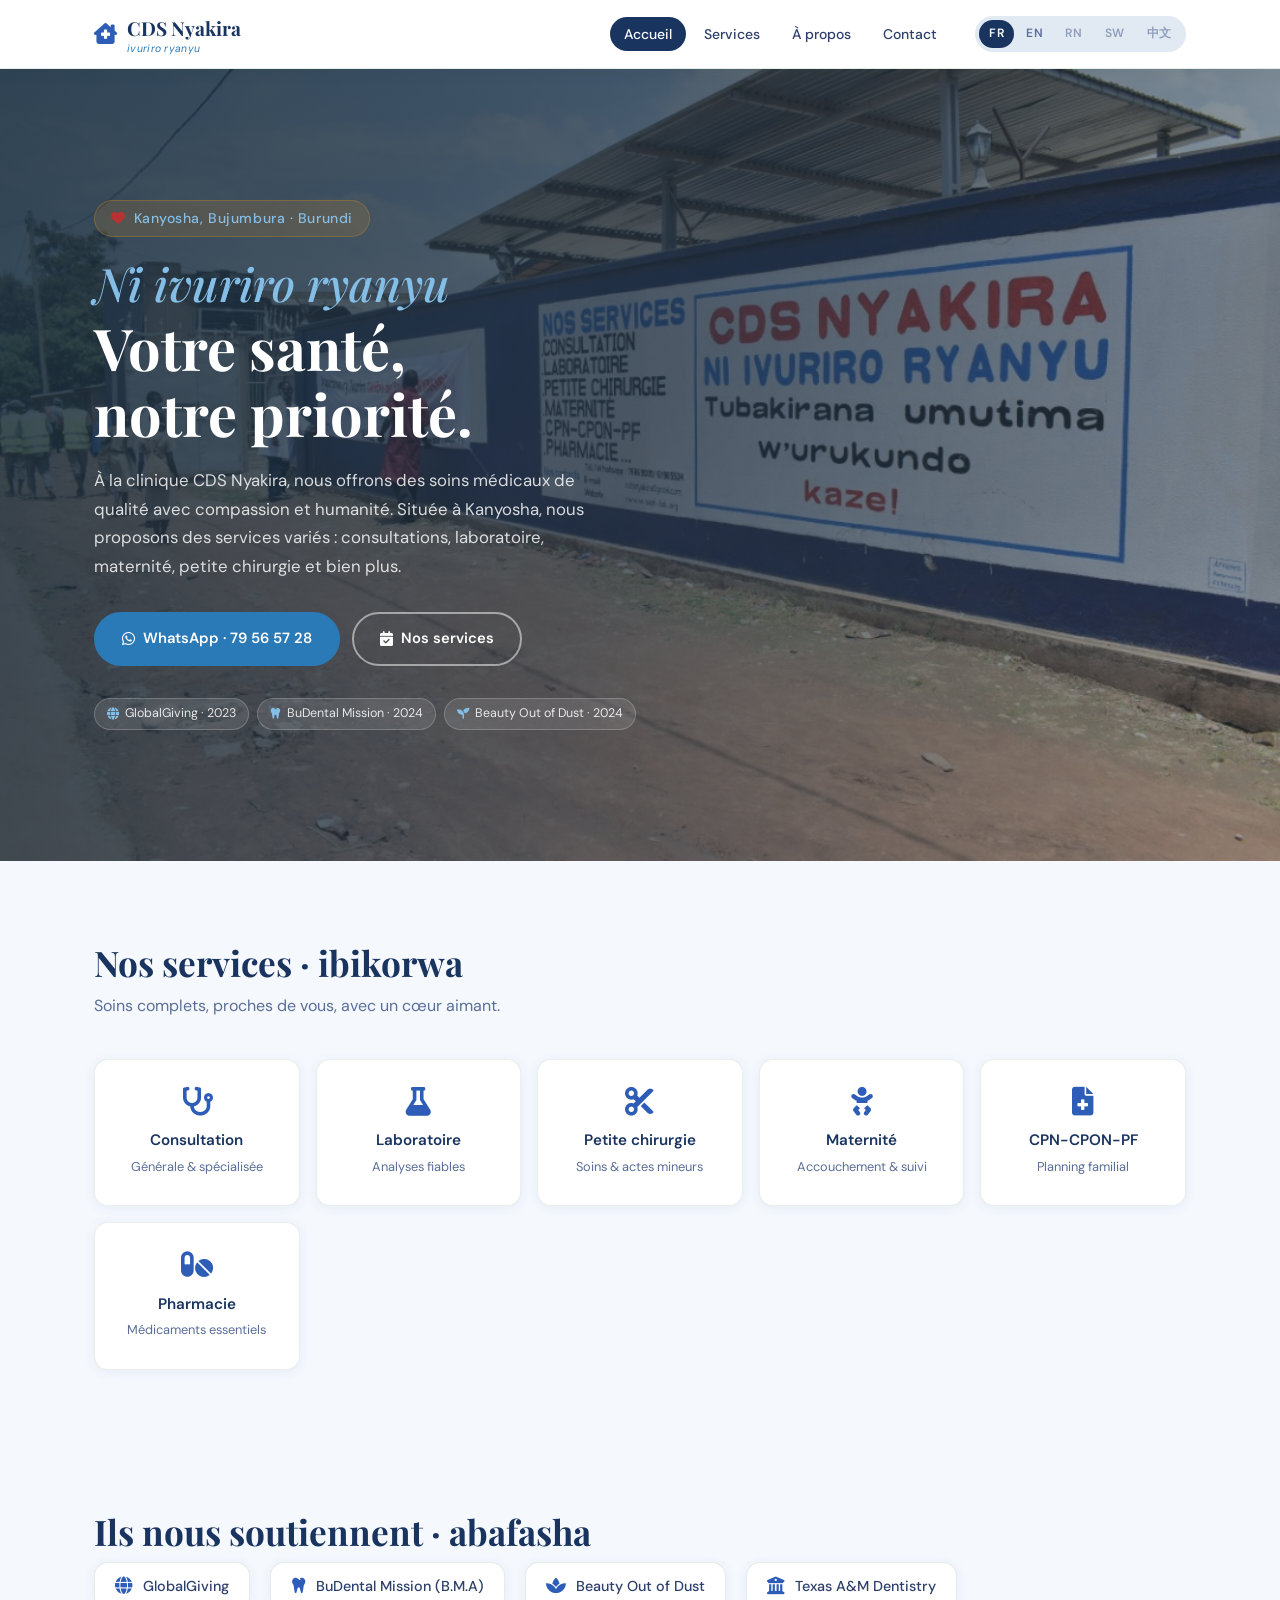
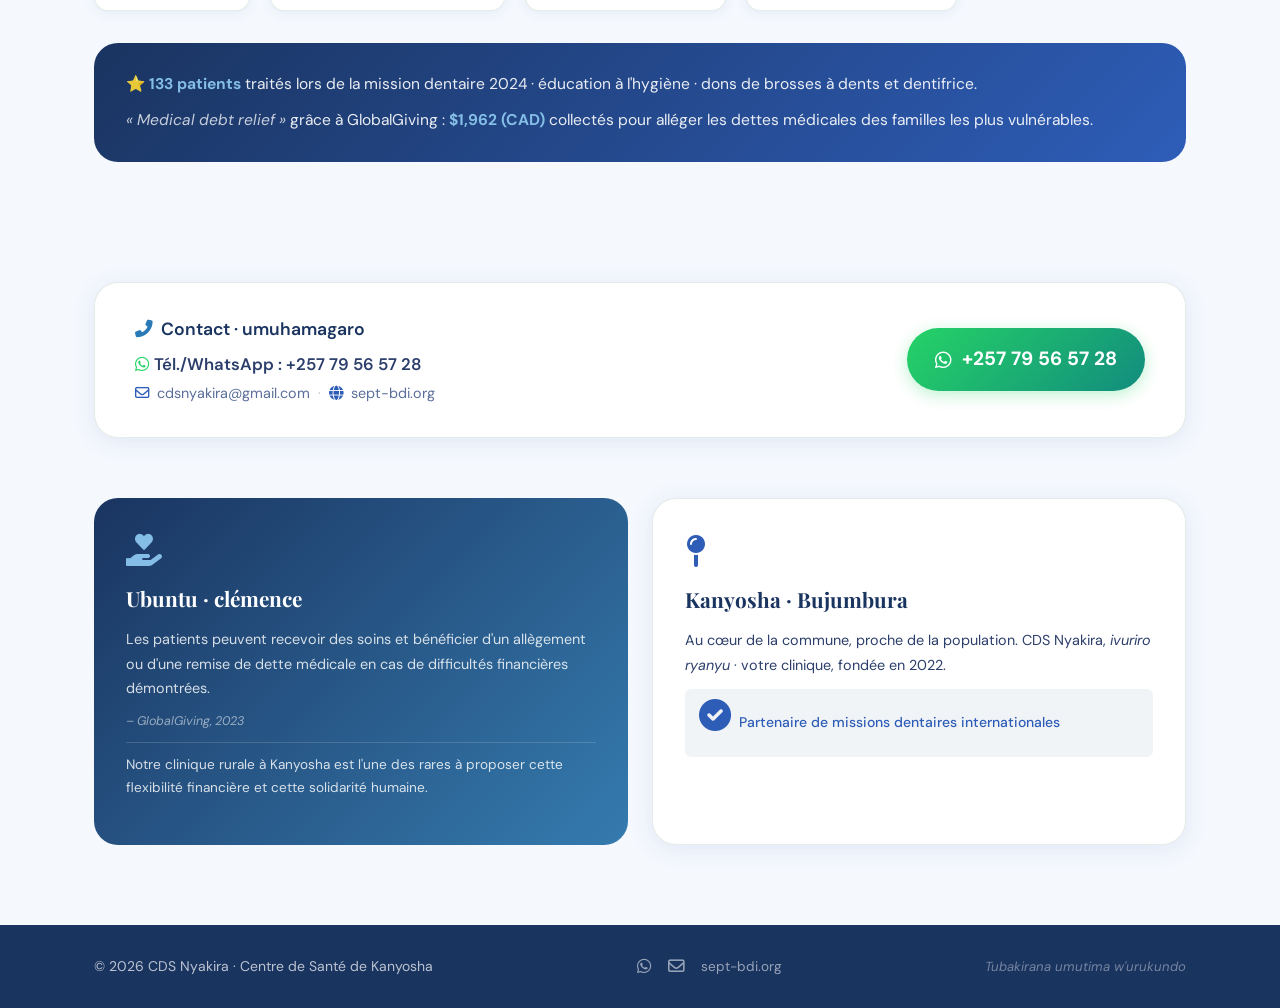
==== commit f3eb93fe: "fix : adjusted phone number site wide" ====
--- a/index.html
+++ b/index.html
@@ -59,9 +59,9 @@
             À la clinique CDS Nyakira, nous offrons des soins médicaux de qualité avec compassion et humanité. Située à Kanyosha, nous proposons des services variés : consultations, laboratoire, maternité, petite chirurgie et bien plus.
           </p>
           <div class="btn-group">
-            <a href="https://wa.me/25776869000" class="btn btn-primary" target="_blank" rel="noopener">
+            <a href="https://wa.me/25779565728" class="btn btn-primary" target="_blank" rel="noopener">
               <i class="fab fa-whatsapp"></i>
-              <span data-i18n="hero.cta.whatsapp">WhatsApp · 76 86 90 00</span>
+              <span data-i18n="hero.cta.whatsapp">WhatsApp · 79 56 57 28</span>
             </a>
             <a href="services.html" class="btn btn-outline">
               <i class="fas fa-calendar-check"></i>
@@ -147,7 +147,7 @@
       <div class="contact-band">
         <div class="contact-info">
           <h3><i class="fas fa-phone-alt"></i> Contact · umuhamagaro</h3>
-          <p class="contact-phone"><i class="fab fa-whatsapp"></i> Tél./WhatsApp : 76 86 90 00 · 61 98 55 24</p>
+          <p class="contact-phone"><i class="fab fa-whatsapp"></i> Tél./WhatsApp : +257 79 56 57 28</p>
           <p class="contact-email">
             <i class="far fa-envelope"></i> cdsnyakira@gmail.com
             <span class="separator">·</span>
@@ -155,7 +155,7 @@
           </p>
         </div>
         <div class="contact-highlight">
-          <i class="fab fa-whatsapp"></i> 76 86 90 00
+          <i class="fab fa-whatsapp"></i> +257 79 56 57 28
         </div>
       </div>
     </section>
@@ -188,7 +188,7 @@
     <div class="container footer-content">
       <div>© 2026 CDS Nyakira · Centre de Santé de Kanyosha</div>
       <div class="footer-links">
-        <a href="https://wa.me/25776869000" target="_blank" rel="noopener"><i class="fab fa-whatsapp"></i></a>
+        <a href="https://wa.me/25779565728" target="_blank" rel="noopener"><i class="fab fa-whatsapp"></i></a>
         <a href="mailto:cdsnyakira@gmail.com"><i class="far fa-envelope"></i></a>
         <a href="https://sept-bdi.org" target="_blank" rel="noopener">sept-bdi.org</a>
       </div>
--- a/css/styles.css
+++ b/css/styles.css
@@ -1059,6 +1059,129 @@
      color: rgba(255,255,255,0.40);
      font-size: 0.82rem;
    }
+
+   /**/ 
+   /*─────────────────────── PAGE TEMPORAIRE ───────────────────────*/
+   /* ── Page interne : demande d'informations ──────────────────── */
+   .info-page-header {
+    padding-block: 48px 24px;
+    background: var(--cream-dark);
+  }
+  .page-title-plain {
+    font-family: var(--font-display);
+    font-size: clamp(1.8rem, 4vw, 2.6rem);
+    color: var(--green-deep);
+    margin-bottom: 8px;
+  }
+  .page-title2-plain {
+    font-family: var(--font-display);
+    font-size: clamp(1.8rem, 4vw, 2.6rem);
+    color: var(--green-deep);
+    margin-bottom: 8px;
+    align-items: center;
+  }
+  .page-subtitle-plain {
+    color: var(--text-light);
+    font-size: 1rem;
+    max-width: 640px;
+  }
+  .info-recap-card {
+    background: var(--white);
+    border: 1px solid rgba(46,107,69,0.10);
+    border-radius: var(--radius-lg);
+    padding: 28px 32px;
+    margin-block: 32px;
+    box-shadow: var(--shadow-card);
+  }
+  .info-recap-card h2 {
+    font-family: var(--font-display);
+    color: var(--green-deep);
+    font-size: 1.3rem;
+    margin-bottom: 8px;
+  }
+  .info-recap-card .subtitle {
+    color: var(--text-light);
+    font-size: 0.9rem;
+    margin-bottom: 16px;
+  }
+  .recap-list li {
+    display: flex;
+    align-items: center;
+    gap: 8px;
+    padding: 4px 0;
+    color: var(--text-mid);
+    font-size: 0.95rem;
+  }
+  .recap-list i { color: var(--green-mid); }
+
+  .field-tag {
+    display: inline-block;
+    font-size: 0.68rem;
+    font-weight: 600;
+    padding: 2px 10px;
+    border-radius: var(--radius-pill);
+    text-transform: uppercase;
+    letter-spacing: 0.04em;
+    margin-left: 6px;
+    vertical-align: middle;
+  }
+  .field-tag--required { background: rgba(201,134,42,0.15); color: var(--ochre); }
+  .field-tag--recommended { background: rgba(46,107,69,0.12); color: var(--green-mid); }
+  .field-tag--optional { background: var(--cream-dark); color: var(--text-light); }
+
+  .field-help {
+    font-size: 0.82rem;
+    color: var(--text-light);
+    margin-bottom: 8px;
+  }
+  .info-form-section { padding-bottom: 60px; }
+  .info-form-card {
+    background: var(--white);
+    border: 1px solid rgba(46,107,69,0.10);
+    border-radius: var(--radius-lg);
+    padding: 40px 36px;
+    box-shadow: var(--shadow-soft);
+  }
+  .form-section-block {
+    margin-bottom: 32px;
+    padding-bottom: 24px;
+    border-bottom: 1px solid rgba(46,107,69,0.08);
+  }
+  .form-section-block:last-of-type { border-bottom: none; }
+  .form-section-title {
+    font-family: var(--font-display);
+    color: var(--green-deep);
+    font-size: 1.15rem;
+    margin-bottom: 18px;
+    display: flex;
+    align-items: center;
+    gap: 8px;
+  }
+  /* ── Branding Grosse-Tête Média (page interne) ───────────────── */
+  .gt-logo {
+    display: flex;
+    align-items: center;
+    gap: 10px;
+  }
+  .gt-logo img {
+    height: 32px;
+    width: auto;
+  }
+  .footer .gt-logo {
+    gap: 8px;
+  }
+  .footer .gt-logo img {
+    height: 20px;
+    opacity: 0.85;
+  }
+  .gps-video-btn {
+    margin-bottom: 16px;
+    font-size: 0.85rem;
+    padding: 10px 20px;
+  }
+ /*─────────────────────── PAGE TEMPORAIRE ───────────────────────*/
+ /* ── ──────────────────── ──────────────── ──────────────────── */
+ /**/
    
    /* ── Notification Toast ────────────────────────────────────── */
    .notification {
@@ -1104,6 +1227,7 @@
    }
    .menu-toggle span {
      display: block;
+     width: 100%;
      height: 2px;
      background: var(--green-deep);
      border-radius: 2px;
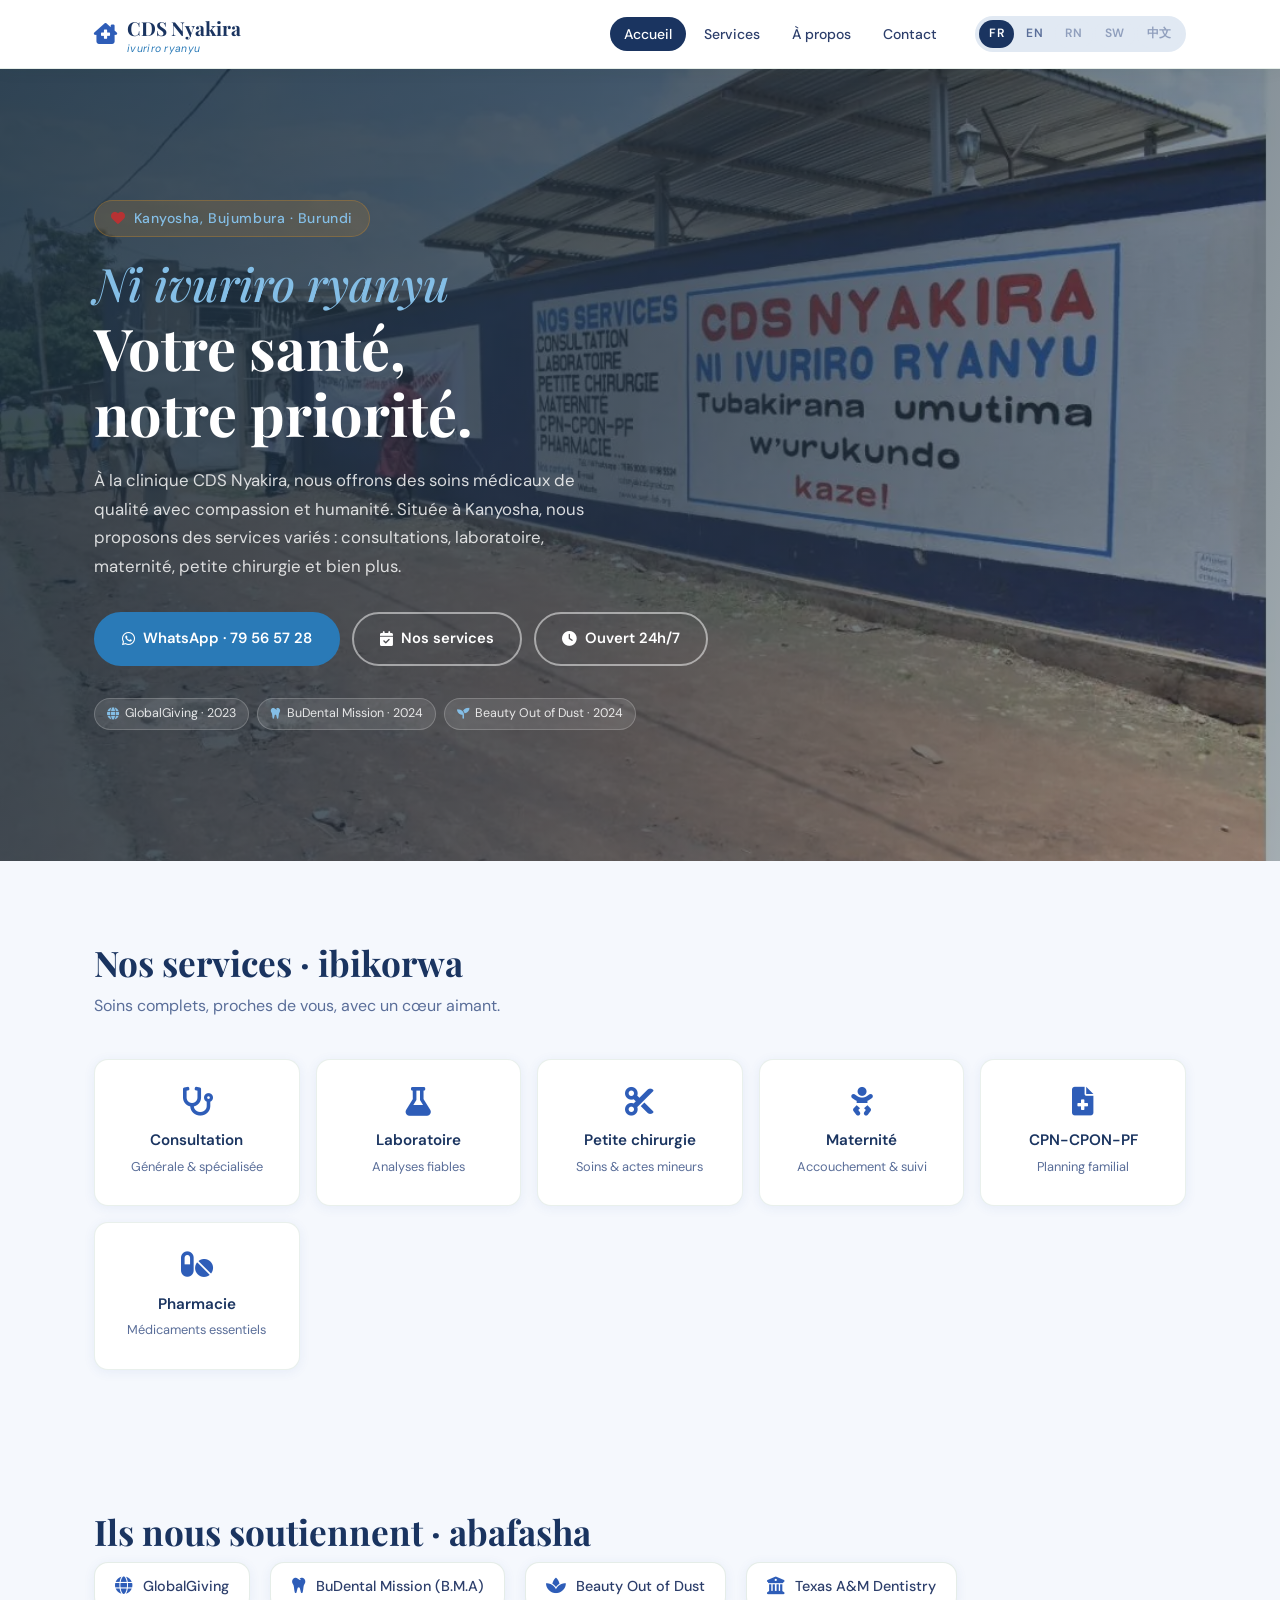
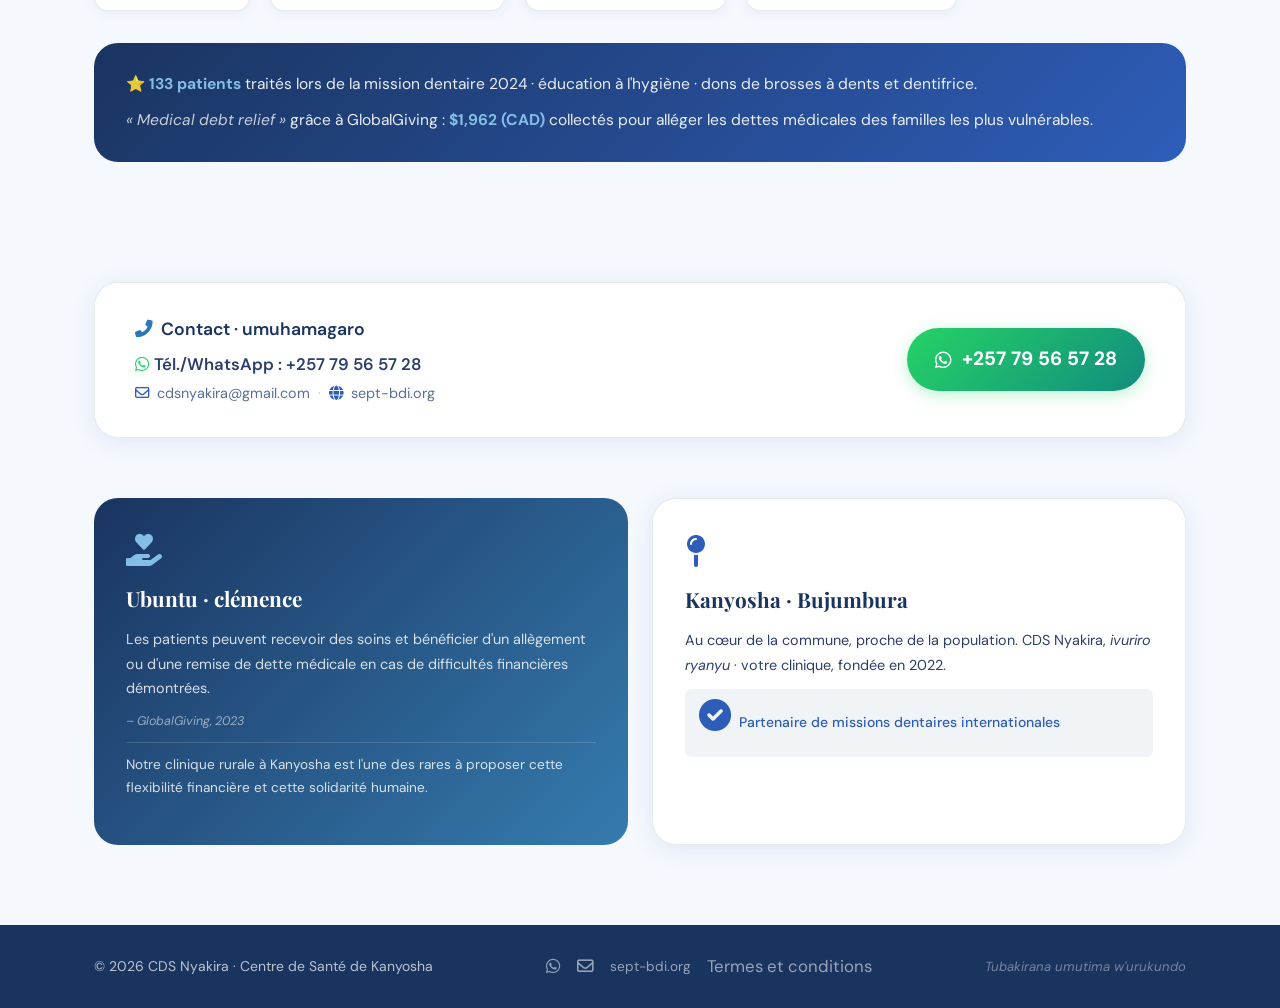
==== commit 15404e67: "feat: heures d'ouverture, lien T&C footer, banderole en webp - Ajout du bouton Ouvert 24h7jours (her" ====
--- a/index.html
+++ b/index.html
@@ -9,6 +9,7 @@
   <link rel="preconnect" href="https://fonts.gstatic.com" crossorigin>
   <link href="https://fonts.googleapis.com/css2?family=Playfair+Display:ital,wght@0,500;0,700;1,500&family=DM+Sans:wght@300;400;500;600&display=swap" rel="stylesheet">
   <link rel="stylesheet" href="https://cdnjs.cloudflare.com/ajax/libs/font-awesome/6.0.0-beta3/css/all.min.css">
+  <link rel="preload" as="image" href="assets/banderole.webp" fetchpriority="high">
   <link rel="stylesheet" href="css/styles.css">
 </head>
 <body>
@@ -43,7 +44,7 @@
   <main>
 
     <!-- ===== HERO ===== -->
-    <section class="hero" style="background-image: url('assets/banderole.jpeg');">
+    <section class="hero" style="background-image: url('assets/banderole.webp');">
       <div class="hero-overlay"></div>
       <div class="container hero-grid">
         <div class="hero-content">
@@ -67,6 +68,10 @@
               <i class="fas fa-calendar-check"></i>
               <span data-i18n="hero.cta.services">Nos services</span>
             </a>
+            <a href="contact.html#location-map" class="btn btn-outline">
+              <i class="fas fa-clock"></i>
+              <span data-i18n="hero.cta.hours">Ouvert 24h/7</span>
+            </a>
           </div>
           <div class="badge-group">
             <span class="badge-impact"><i class="fas fa-globe"></i> GlobalGiving · 2023</span>
@@ -188,9 +193,10 @@
     <div class="container footer-content">
       <div>© 2026 CDS Nyakira · Centre de Santé de Kanyosha</div>
       <div class="footer-links">
-        <a href="https://wa.me/25779565728" target="_blank" rel="noopener"><i class="fab fa-whatsapp"></i></a>
-        <a href="mailto:cdsnyakira@gmail.com"><i class="far fa-envelope"></i></a>
+        <a href="https://wa.me/25779565728" target="_blank" rel="noopener" aria-label="WhatsApp"><i class="fab fa-whatsapp"></i></a>
+        <a href="mailto:cdsnyakira@gmail.com" aria-label="Email"><i class="far fa-envelope"></i></a>
         <a href="https://sept-bdi.org" target="_blank" rel="noopener">sept-bdi.org</a>
+        <a href="termes-et-conditions.html" aria-label="Termes et conditions">Termes et conditions</a>
       </div>
       <div class="footer-motto">Tubakirana umutima w'urukundo</div>
     </div>
